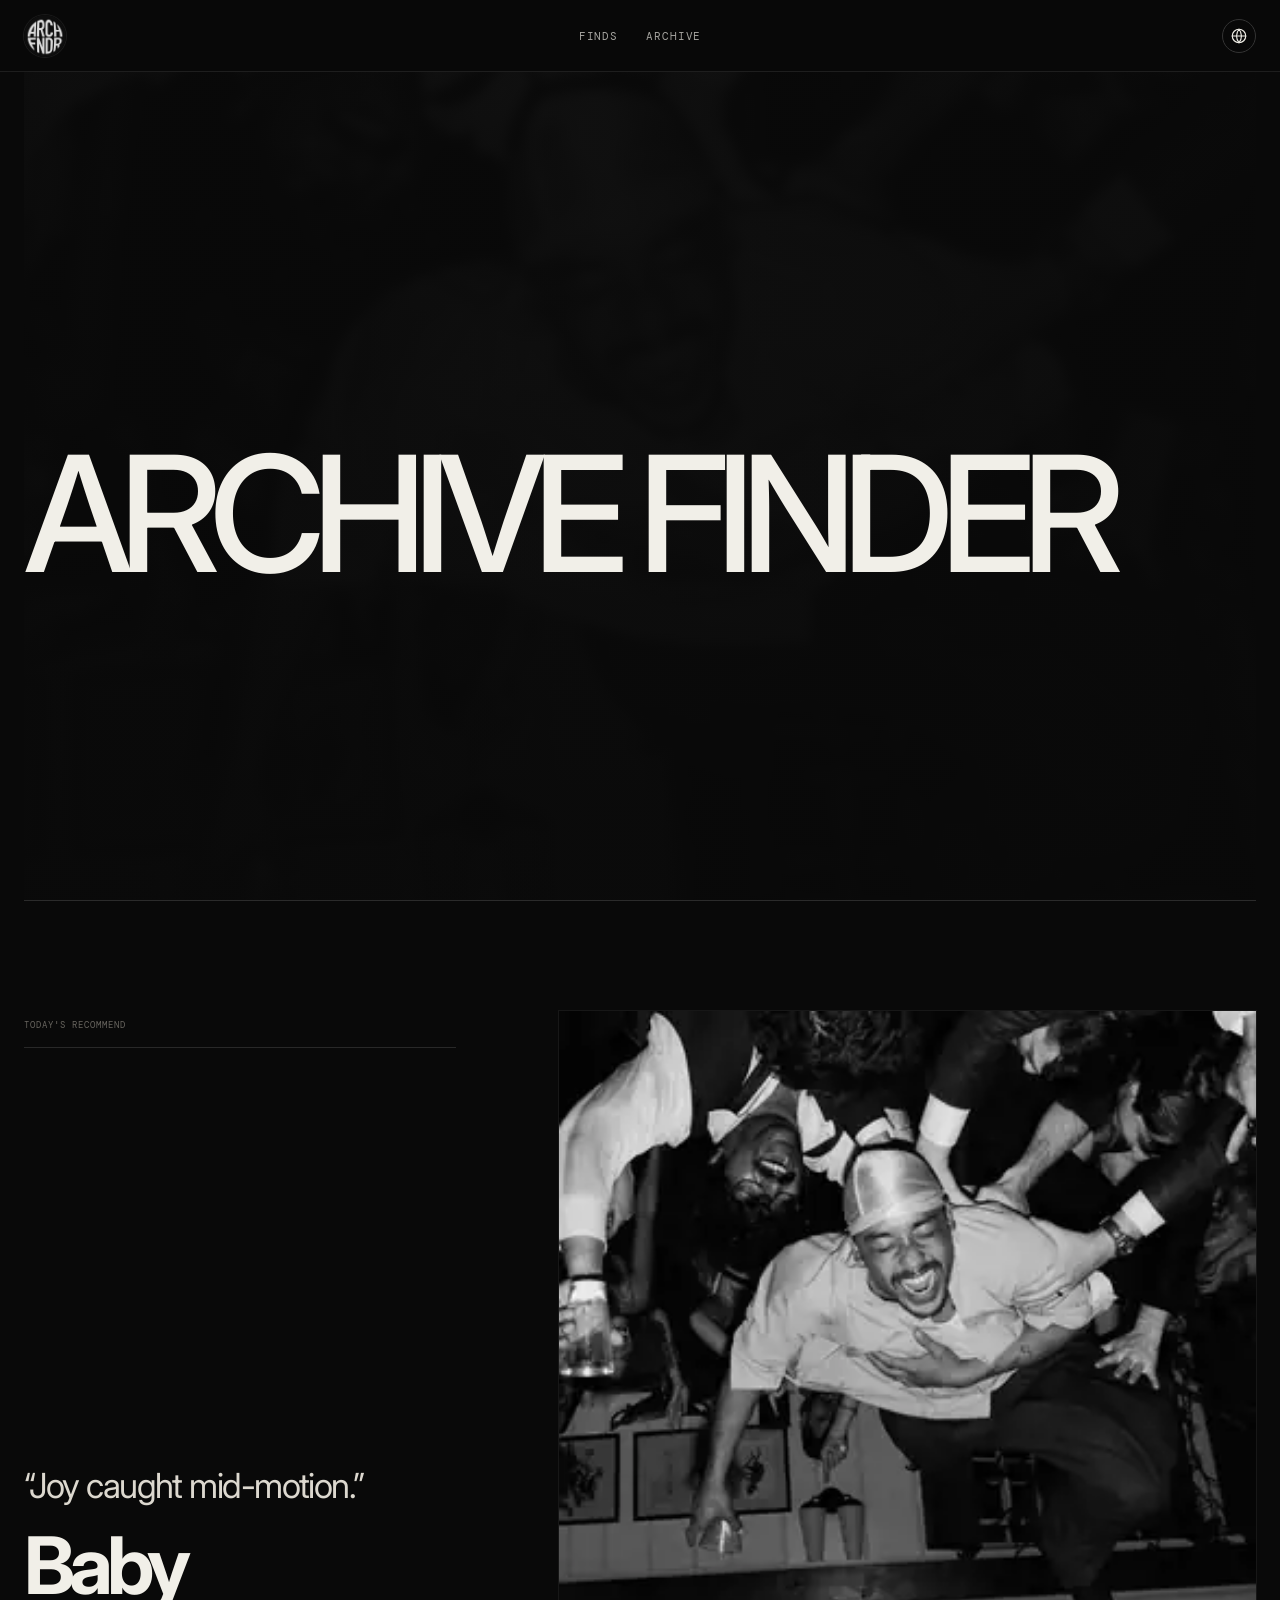
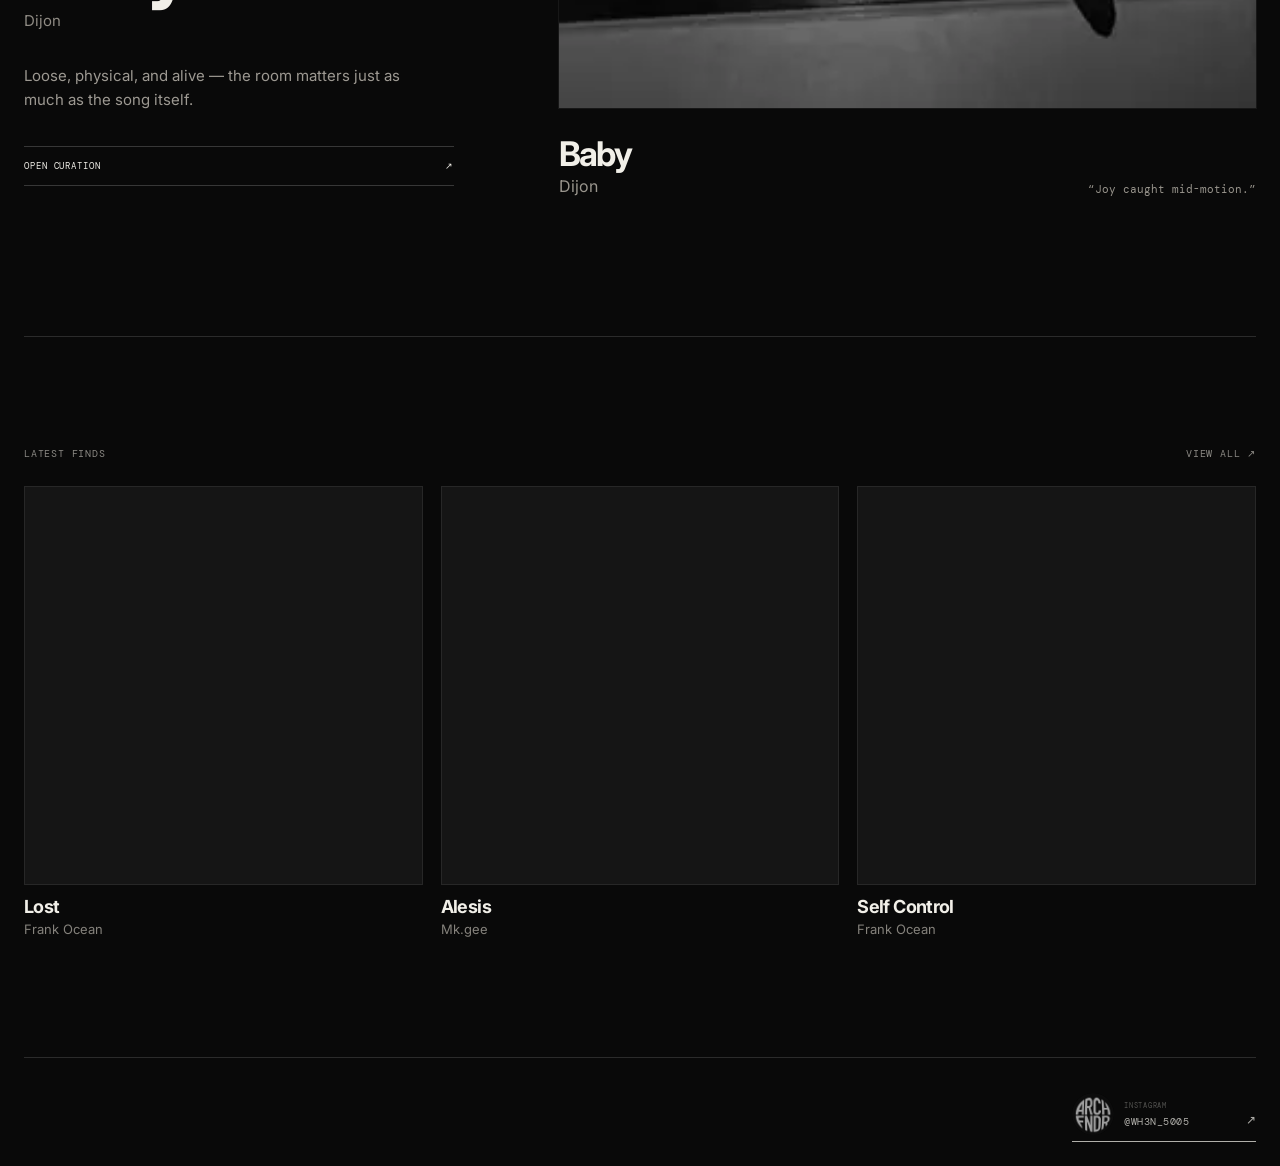
==== index.html @ 66fe2ec0 "Bust songs cache after track cleanup" ====
<!DOCTYPE html>
<html lang="en">
<head>
  <meta charset="UTF-8">
  <meta name="viewport" content="width=device-width, initial-scale=1.0">
  <meta name="theme-color" content="#090909">
  <meta name="description" content="ArchFndr — a personal archive of music worth finding.">
  <title>ArchFndr</title>
  <link rel="canonical" href="https://archfndr.kr/">
  <link rel="icon" href="/favicon.svg" type="image/svg+xml">
  <link rel="preconnect" href="https://fonts.googleapis.com">
  <link rel="preconnect" href="https://fonts.gstatic.com" crossorigin>
  <link href="https://fonts.googleapis.com/css2?family=DM+Mono:wght@300;400;500&family=Inter:wght@400;500;600;700&display=swap" rel="stylesheet">
  <link rel="stylesheet" href="/style.css?v=20260902-1">
  <link rel="stylesheet" href="/home.css?v=20260904-1">
</head>
<body class="page-home" data-page="home">
  <header class="site-header">
    <a class="brand" href="/" aria-label="ArchFndr home"><span class="brand-logo" aria-hidden="true"></span></a>
    <nav class="main-nav" aria-label="Primary navigation">
      <a href="/finds/" data-en="FINDS" data-ko="발견">FINDS</a>
      <a href="/archive/" data-en="ARCHIVE" data-ko="아카이브">ARCHIVE</a>
    </nav>
    <div class="header-actions">
      <button class="lang-toggle" type="button" aria-label="한국어로 보기" title="한국어로 보기"><svg aria-hidden="true" viewBox="0 0 24 24" width="18" height="18" fill="none" stroke="currentColor" stroke-width="1.55" stroke-linecap="round" stroke-linejoin="round"><circle cx="12" cy="12" r="9"></circle><path d="M3 12h18M12 3a14 14 0 0 1 0 18M12 3a14 14 0 0 0 0 18"></path></svg></button>
      <button class="menu-toggle" type="button" aria-label="Open menu">MENU</button>
    </div>
  </header>

  <main>
    <section class="home-hero shell home-identity" id="homeIdentity">
      <div class="identity-lockup">
        <h1 class="identity-meaning" data-en="ARCHIVE FINDER" data-ko="ARCHIVE FINDER">ARCHIVE FINDER</h1>
      </div>
    </section>

    <section class="featured-reveal-section shell reveal-on-scroll" aria-label="Today's recommendation">
      <div class="today-recommend">
        <div class="today-recommend-head">
          <span data-en="TODAY'S RECOMMEND" data-ko="오늘의 추천">TODAY'S RECOMMEND</span>
        </div>
        <div class="today-recommend-copy">
          <p class="today-hook" id="todayHook"></p>
          <h2 id="todayTitle"></h2>
          <p class="today-artist" id="todayArtist"></p>
          <p class="today-intro" id="todayIntro"></p>
          <button class="today-open" id="todayOpen" type="button"><span data-en="OPEN CURATION" data-ko="큐레이션 보기">OPEN CURATION</span><span>↗</span></button>
        </div>
      </div>

      <button class="featured-card featured-card-reveal" id="todayCard" type="button">
        <div class="featured-cover" id="featuredCover"></div>
        <div class="featured-info">
          <div><h2 id="featuredTitle"></h2><p id="featuredArtist"></p></div>
          <p class="featured-note" id="featuredNote"></p>
        </div>
      </button>
    </section>

    <section class="home-preview shell reveal-on-scroll">
      <div class="section-kicker"><span data-en="LATEST FINDS" data-ko="최근 발견">LATEST FINDS</span><a href="/finds/" data-en="VIEW ALL ↗" data-ko="전체 보기 ↗">VIEW ALL ↗</a></div>
      <div class="visual-grid preview-grid" id="homeGrid"></div>
    </section>
  </main>

  <footer class="site-footer shell">
    <div class="footer-row">
      <a class="footer-social" href="https://instagram.com/wh3n_5005" target="_blank" rel="noopener" aria-label="Instagram @wh3n_5005">
        <span class="footer-seal" aria-hidden="true"></span>
        <span class="footer-ig"><small>INSTAGRAM</small><strong>@wh3n_5005</strong><b>↗</b></span>
      </a>
    </div>
  </footer>

  <aside class="track-drawer" id="trackDrawer" aria-hidden="true"><button class="drawer-backdrop" data-close-drawer aria-label="Close"></button><div class="drawer-panel"><button class="drawer-close" data-close-drawer aria-label="Close">×</button><div id="drawerContent"></div></div></aside>
  <script src="/media.js?v=20260901-1"></script>
  <script src="/songs.js?v=20260907-1"></script>
  <script src="/script.js?v=20260905-1"></script>
  <script src="/home.js?v=20260904-1"></script>
  <!-- Cloudflare Web Analytics -->
<script type="module" src="https://static.cloudflareinsights.com/beacon.min.js" data-cf-beacon='{"token":"7898f6d9c7704bf9975dfe0ee84500cc"}'></script>
<!-- End Cloudflare Web Analytics -->
</body>
</html>
---- style.css ----
@font-face{font-family:"ArchFndr Custom";src:url("/assets/fonts/archfndr-hero.woff2") format("woff2");font-style:normal;font-weight:400;font-display:swap}
:root{--bg:#090909;--fg:#f1efe8;--muted:#8e8b84;--line:#2b2b2b;--acid:#dfff4f;--shell:calc(100% - 48px)}
*{box-sizing:border-box}html{scroll-behavior:smooth}body{margin:0;background:var(--bg);color:var(--fg);font-family:Inter,Arial,sans-serif;-webkit-font-smoothing:antialiased}body.drawer-open{overflow:hidden}a{color:inherit;text-decoration:none}button{font:inherit}.shell{width:min(var(--shell),1600px);margin:0 auto}.site-header{height:72px;position:sticky;top:0;z-index:60;display:grid;grid-template-columns:1fr auto 1fr;align-items:center;padding:0 24px;border-bottom:1px solid rgba(255,255,255,.09);background:rgba(9,9,9,.88);backdrop-filter:blur(18px)}.brand{font-size:20px;font-weight:700;letter-spacing:-.055em}.brand span{color:var(--acid)}.main-nav{display:flex;gap:28px;font-family:"DM Mono",monospace;font-size:11px;letter-spacing:.08em}.main-nav a{opacity:.68}.main-nav a:hover,.main-nav a.active{opacity:1}.header-actions{justify-self:end;display:flex;align-items:center;gap:10px}.lang-toggle,.menu-toggle{height:34px;border:1px solid #343434;background:transparent;color:inherit;border-radius:999px;cursor:pointer}.lang-toggle{width:34px;display:grid;place-items:center;padding:0}.lang-toggle:hover,.menu-toggle:hover{border-color:#666}.menu-toggle{display:none;padding:0 12px;font-family:"DM Mono",monospace;font-size:10px}.micro,.section-kicker,.footer-meta,.eyebrow,.archive-number,.tag,.pagination{font-family:"DM Mono",monospace;letter-spacing:.08em;text-transform:uppercase}.home-hero{min-height:calc(100vh - 72px);padding:42px 0 34px;display:grid;grid-template-columns:minmax(0,1.12fr) minmax(360px,.62fr);gap:clamp(36px,7vw,120px);align-items:end}.hero-copy{align-self:stretch;display:flex;flex-direction:column;justify-content:flex-end;padding-bottom:8px}.hero-title{margin:0;display:flex;flex-direction:column;gap:.13em;font-family:"ArchFndr Custom",Inter,Arial,sans-serif;font-weight:400;font-size:clamp(62px,8.7vw,150px);letter-spacing:-.05em}.hero-title>span{display:block;line-height:1.02}.hero-bottom{margin-top:42px;display:flex;align-items:flex-end;justify-content:space-between;gap:30px;max-width:820px}.hero-bottom p{max-width:420px;margin:0;color:#a29f98;line-height:1.55;font-size:15px}.under-link{font-family:"DM Mono",monospace;font-size:10px;border-bottom:1px solid #555;padding-bottom:4px;white-space:nowrap}.featured-card{display:block;width:100%;padding:0;border:0;border-top:1px solid var(--line);background:transparent;color:inherit;text-align:left;cursor:pointer}.featured-cover{aspect-ratio:1;background:#151515 center/cover no-repeat}.featured-info{display:grid;grid-template-columns:1fr 1fr;gap:24px;padding:18px 0 0}.featured-info h2{font-size:34px;letter-spacing:-.05em;margin:7px 0 2px}.featured-info p{margin:0;color:#99958d}.micro{font-size:9px;color:#77746f}.featured-note{align-self:end!important;text-align:right;font-family:"DM Mono",monospace;font-size:11px}.home-preview{padding:130px 0 120px;border-top:1px solid var(--line)}.section-kicker{display:flex;justify-content:space-between;align-items:center;margin-bottom:26px;font-size:10px;color:#8b8984}.visual-grid{display:grid;grid-template-columns:repeat(3,minmax(0,1fr));gap:44px 18px}.visual-card{border:0;padding:0;background:transparent;color:inherit;text-align:left;cursor:pointer;min-width:0}.visual-art{aspect-ratio:1;overflow:hidden;background:#151515 center/cover no-repeat;position:relative}.visual-art::after{content:"";position:absolute;inset:0;border:1px solid rgba(255,255,255,.08);pointer-events:none}.visual-card:hover .visual-art{filter:brightness(.9)}.visual-meta{padding-top:12px;display:grid;grid-template-columns:1fr auto;gap:12px;align-items:start}.visual-meta h3{font-size:18px;line-height:1.12;margin:0 0 4px;letter-spacing:-.035em}.visual-meta p{margin:0;color:#85827c;font-size:13px}.visual-index{font-family:"DM Mono",monospace;font-size:9px;color:#696760;padding-top:3px}.tone-sand{background:linear-gradient(145deg,#85624b 0 30%,#d8bb8a 31% 56%,#442c28 57% 100%)}.tone-violet{background:radial-gradient(circle at 67% 36%,#e6b9ff 0 7%,transparent 7.5%),linear-gradient(140deg,#251426,#643f75 44%,#151515 45% 74%,#7e586f 75%)}.tone-blue{background:linear-gradient(155deg,#aecad8,#2a5267 44%,#111 45% 67%,#7ea1b2 68%)}.tone-green{background:radial-gradient(circle at 34% 30%,#d4eaa5 0 11%,transparent 12%),linear-gradient(145deg,#355b41,#111 50%,#9aaa77 51% 67%,#283a2e 68%)}.tone-orange{background:linear-gradient(140deg,#f27722 0 52%,#352017 53% 66%,#db9a69 67%)}.tone-grey{background:linear-gradient(135deg,#d5d5cf 0 48%,#73736d 49% 51%,#161616 52%)}
.page-shell{padding:56px 0 120px;min-height:calc(100vh - 72px)}.page-intro{display:grid;grid-template-columns:.55fr 1.45fr;gap:30px;align-items:end;padding-bottom:34px;border-bottom:1px solid var(--line);margin-bottom:34px}.page-intro .eyebrow{font-size:10px;color:#777}.page-intro h1{margin:0;font-size:clamp(58px,8vw,138px);line-height:.84;letter-spacing:-.075em;font-weight:600}.page-intro p{margin:14px 0 0;color:#8d8983;max-width:560px;line-height:1.5}.pagination{display:flex;justify-content:center;align-items:center;gap:7px;margin-top:58px;font-size:10px}.pagination button{border:1px solid #353535;color:#aaa;background:transparent;border-radius:99px;min-width:34px;height:34px;cursor:pointer}.pagination button.active,.pagination button:hover{background:var(--fg);color:var(--bg);border-color:var(--fg)}.pagination button:disabled{opacity:.25;cursor:default}
.site-footer{padding:30px 0 24px;border-top:1px solid var(--line)}.footer-mark{font-size:clamp(64px,14vw,220px);font-weight:700;line-height:.78;letter-spacing:-.085em;overflow:hidden}.footer-meta{display:flex;justify-content:space-between;margin-top:24px;font-size:9px;color:#74726d}
.track-drawer{position:fixed;inset:0;z-index:100;pointer-events:none;visibility:hidden}.track-drawer.open{pointer-events:auto;visibility:visible}.drawer-backdrop{position:absolute;inset:0;border:0;background:rgba(0,0,0,.58);opacity:0;transition:opacity .28s;cursor:default}.track-drawer.open .drawer-backdrop{opacity:1}.drawer-panel{position:absolute;right:0;top:0;height:100%;width:min(520px,92vw);background:#f0eee7;color:#111;transform:translateX(100%);transition:transform .34s cubic-bezier(.2,.7,.2,1);overflow:auto;padding:18px 22px 34px}.track-drawer.open .drawer-panel{transform:translateX(0)}.drawer-close{margin-left:auto;display:block;width:36px;height:36px;border:1px solid #bbb;border-radius:50%;background:transparent;font-size:22px;cursor:pointer}.drawer-cover{aspect-ratio:1;margin:44px 0 24px;background:#ccc center/cover no-repeat}.drawer-kicker{font-family:"DM Mono",monospace;font-size:9px;letter-spacing:.09em;color:#65635e}.drawer-title{font-size:48px;line-height:.92;letter-spacing:-.06em;margin:10px 0 4px}.drawer-artist{font-size:15px;margin:0;color:#5e5d58}.drawer-tags{display:flex;gap:6px;flex-wrap:wrap;margin:22px 0}.drawer-tags .tag{border:1px solid #999;border-radius:999px;padding:6px 9px;font-size:9px}.drawer-quote{font-size:25px;line-height:1.18;letter-spacing:-.035em;margin:32px 0 16px}.drawer-description{font-size:15px;line-height:1.6;color:#56534e}.drawer-links{display:grid;grid-template-columns:1fr;gap:7px;margin-top:34px}.drawer-links a{border-top:1px solid #aaa;padding:13px 0;display:flex;justify-content:space-between;font-family:"DM Mono",monospace;font-size:10px}.drawer-links a:last-child{border-bottom:1px solid #aaa}
.page-archive{--bg:#b3b3b3;--fg:#101010;--muted:#4a4a4a;--line:#7c7c7c;background:#b3b3b3;color:#101010}.page-archive .site-header{background:rgba(179,179,179,.9);border-color:rgba(0,0,0,.17)}.page-archive .brand span{color:#101010}.page-archive .lang-toggle,.page-archive .menu-toggle{border-color:#777}.archive-page{padding:42px 0 100px}.archive-head{display:flex;justify-content:space-between;align-items:end;padding-bottom:22px;border-bottom:1px solid #777}.archive-head h1{margin:0;font-size:clamp(54px,7vw,112px);letter-spacing:-.075em;line-height:.85}.archive-head p{margin:0;font-family:"DM Mono",monospace;font-size:9px;letter-spacing:.08em}.archive-list{border-bottom:1px solid #777}.archive-row{width:100%;display:grid;grid-template-columns:130px minmax(280px,1.4fr) 1fr 44px;gap:18px;align-items:center;padding:15px 2px;border:0;border-top:1px solid #777;background:transparent;color:inherit;text-align:left;cursor:pointer}.archive-row:first-child{border-top:0}.archive-row:hover{background:rgba(255,255,255,.16)}.archive-number{font-size:10px;letter-spacing:.12em}.archive-title{font-size:22px;font-weight:700;letter-spacing:-.045em}.archive-title small{display:block;margin-top:2px;font-size:11px;font-weight:400;color:#444;letter-spacing:0}.archive-tags{display:flex;gap:6px;flex-wrap:wrap}.archive-tags .tag{font-size:9px;padding:5px 9px;border:1px solid #666;border-radius:999px}.archive-arrow{font-size:21px;text-align:right}.page-archive .pagination button{border-color:#747474;color:#222}.page-archive .pagination button.active,.page-archive .pagination button:hover{background:#111;color:#eee;border-color:#111}.page-archive .site-footer{border-color:#777}.page-archive .footer-meta{color:#4e4e4e}
.about-layout{display:grid;grid-template-columns:1fr 1fr;gap:9vw;padding:80px 0 150px}.about-layout h1{font-size:clamp(64px,8vw,132px);line-height:.86;letter-spacing:-.075em;margin:0}.about-text{padding-top:12px}.about-text p{font-size:clamp(22px,2.5vw,36px);line-height:1.3;letter-spacing:-.04em;color:#aaa69f;margin:0 0 30px}.about-note{font-family:"DM Mono",monospace!important;font-size:10px!important;letter-spacing:.08em!important;line-height:1.6!important;color:#686660!important}
@media(max-width:1000px){.home-hero{grid-template-columns:1fr;min-height:auto}.featured-card{max-width:680px;margin:40px 0 0 auto}.visual-grid{grid-template-columns:repeat(2,1fr)}.page-intro{grid-template-columns:1fr}.about-layout{grid-template-columns:1fr;gap:50px}.archive-row{grid-template-columns:90px minmax(200px,1fr) .9fr 28px}}
@media(max-width:700px){:root{--shell:calc(100% - 30px)}.site-header{height:62px;grid-template-columns:1fr auto;padding:0 15px}.main-nav{display:none;position:absolute;left:0;right:0;top:62px;padding:20px 15px 24px;background:var(--bg);border-bottom:1px solid var(--line);flex-direction:column}.main-nav.open{display:flex}.menu-toggle{display:block}.home-hero{padding-top:30px;min-height:calc(100svh - 62px)}.hero-title{font-size:16vw;gap:.18em}.hero-title>span{line-height:1.02}.hero-bottom{align-items:flex-start;flex-direction:column;margin-top:34px}.featured-info{grid-template-columns:1fr}.featured-note{text-align:left}.home-preview{padding:90px 0 90px}.visual-grid{grid-template-columns:1fr;gap:38px}.page-shell{padding-top:38px}.page-intro h1{font-size:18vw}.archive-page{padding-top:32px}.archive-head{align-items:flex-start;flex-direction:column;gap:18px}.archive-row{grid-template-columns:54px 1fr 26px;padding:16px 0}.archive-tags{display:none}.archive-title{font-size:18px}.about-layout{padding-top:60px}.footer-mark{font-size:20vw}.drawer-panel{padding-left:16px;padding-right:16px}}

/* 2026-09-02 identity update */
.brand{width:46px;height:46px;display:flex;align-items:center;justify-content:flex-start;font-size:0;letter-spacing:0}
.brand-logo{display:block;width:42px;height:42px;border-radius:50%;overflow:hidden;background:#050505;box-shadow:0 0 0 1px rgba(255,255,255,.08)}
.brand-logo img{display:block;width:100%;height:100%;object-fit:cover;border-radius:50%}
.page-archive .brand-logo{box-shadow:0 0 0 1px rgba(0,0,0,.22)}
.hero-definition{justify-content:flex-end}
.hero-definition-kicker{max-width:820px;padding:0 0 14px;border-bottom:1px solid #383838;display:flex;align-items:center;justify-content:space-between;gap:24px;font-family:"DM Mono",monospace;font-size:10px;letter-spacing:.09em;color:#7f7c76}
.hero-definition-kicker span:last-child{color:#aaa69f}
.hero-definition-title{max-width:900px;margin:25px 0 0;font-family:Inter,Arial,sans-serif;font-size:clamp(58px,7.35vw,126px);font-weight:500;line-height:.94;letter-spacing:-.072em;text-wrap:balance}
.hero-definition .hero-bottom{max-width:820px;margin-top:46px}
@media(max-width:700px){.brand{width:40px;height:40px}.brand-logo{width:38px;height:38px}.hero-definition-kicker{align-items:flex-start;flex-direction:column;gap:5px;padding-bottom:11px;font-size:9px}.hero-definition-title{font-size:clamp(48px,13.4vw,78px);line-height:.97;letter-spacing:-.065em;margin-top:20px}.hero-definition .hero-bottom{margin-top:30px}}
---- home.css ----
.page-home .home-hero.home-identity{position:relative;isolation:isolate;min-height:calc(100svh - 72px);padding:54px 0 34px;display:flex;flex-direction:column;justify-content:center;align-items:stretch;overflow:hidden}
.page-home .home-hero.home-identity::before{content:"";position:absolute;inset:-6%;z-index:-2;background-image:var(--hero-bg);background-size:cover;background-position:center 42%;filter:grayscale(1) blur(5px);transform:scale(1.045);opacity:.16}
.page-home .home-hero.home-identity::after{content:"";position:absolute;inset:0;z-index:-1;background:linear-gradient(90deg,rgba(9,9,9,.82) 0%,rgba(9,9,9,.7) 42%,rgba(9,9,9,.8) 100%),linear-gradient(180deg,rgba(9,9,9,.28),rgba(9,9,9,.62))}
.identity-lockup{position:relative;z-index:1;margin:auto 0;padding:4vh 0 0}
.identity-meaning{margin:0;max-width:1400px;font-size:clamp(82px,12.6vw,220px);font-weight:500;line-height:.82;letter-spacing:-.085em;text-transform:uppercase;text-wrap:balance}
.featured-reveal-section{min-height:100svh;padding:110px 0 140px;display:grid;grid-template-columns:minmax(280px,.62fr) minmax(0,1fr);gap:clamp(44px,8vw,140px);align-items:center;border-top:1px solid var(--line)}
.today-recommend{align-self:stretch;display:flex;flex-direction:column;justify-content:space-between;padding:8px 0 10px;min-height:560px}
.today-recommend-head{display:flex;justify-content:space-between;gap:18px;padding-bottom:16px;border-bottom:1px solid #282828;font-family:"DM Mono",monospace;font-size:9px;letter-spacing:.11em;color:#68655f;text-transform:uppercase}
.today-recommend-copy{max-width:430px;padding-top:40px}
.today-hook{margin:0 0 28px;font-size:clamp(26px,2.7vw,46px);line-height:1.04;letter-spacing:-.045em;color:#dcd8cf}
.today-recommend-copy h2{margin:0;font-size:clamp(58px,6.2vw,106px);line-height:.88;letter-spacing:-.075em}
.today-artist{margin:10px 0 0;font-size:15px;color:#8f8b84}
.today-intro{margin:34px 0 0;max-width:390px;font-size:15px;line-height:1.6;color:#9d9992}
.today-open{margin-top:34px;width:100%;display:flex;align-items:center;justify-content:space-between;padding:13px 0;border:0;border-top:1px solid #373737;border-bottom:1px solid #373737;background:transparent;color:inherit;font-family:"DM Mono",monospace;font-size:9px;letter-spacing:.1em;cursor:pointer;text-align:left}
.today-open:hover{color:#fff}
.featured-card-reveal{max-width:760px;justify-self:end;border-top:0}
.featured-card-reveal .featured-cover{box-shadow:0 0 0 1px rgba(255,255,255,.06)}
.reveal-on-scroll{opacity:0;transform:translateY(64px);transition:opacity .8s cubic-bezier(.2,.7,.2,1),transform .95s cubic-bezier(.2,.7,.2,1)}
.reveal-on-scroll.is-visible{opacity:1;transform:translateY(0)}
.page-home .home-preview{padding-top:110px}
@media(max-width:1000px){.identity-meaning{font-size:clamp(74px,13.5vw,150px)}.featured-reveal-section{grid-template-columns:1fr;gap:54px;min-height:auto}.today-recommend{min-height:auto}.today-recommend-copy{max-width:620px}.featured-card-reveal{width:min(100%,720px);justify-self:end}}
@media(max-width:700px){.page-home .home-hero.home-identity{min-height:calc(100svh - 62px);padding:38px 0 24px}.page-home .home-hero.home-identity::before{inset:-10%;background-position:center 35%;opacity:.14;filter:grayscale(1) blur(4px)}.identity-lockup{padding-top:0}.identity-meaning{font-size:clamp(64px,22vw,112px);line-height:.86;letter-spacing:-.078em;overflow-wrap:anywhere}.featured-reveal-section{padding:78px 0 100px;gap:34px}.today-recommend{padding:0;min-height:auto}.today-recommend-head{font-size:8px;padding-bottom:12px}.today-recommend-copy{padding-top:28px}.today-hook{font-size:30px;margin-bottom:20px}.today-recommend-copy h2{font-size:17vw}.today-intro{margin-top:24px}.today-open{margin-top:26px}.featured-card-reveal{max-width:none;margin:0}.featured-card-reveal .featured-info{grid-template-columns:1fr}.featured-card-reveal .featured-note{text-align:left}.reveal-on-scroll{transform:translateY(42px)}.page-home .home-preview{padding-top:90px}}
@media(prefers-reduced-motion:reduce){.reveal-on-scroll{opacity:1;transform:none;transition:none}}
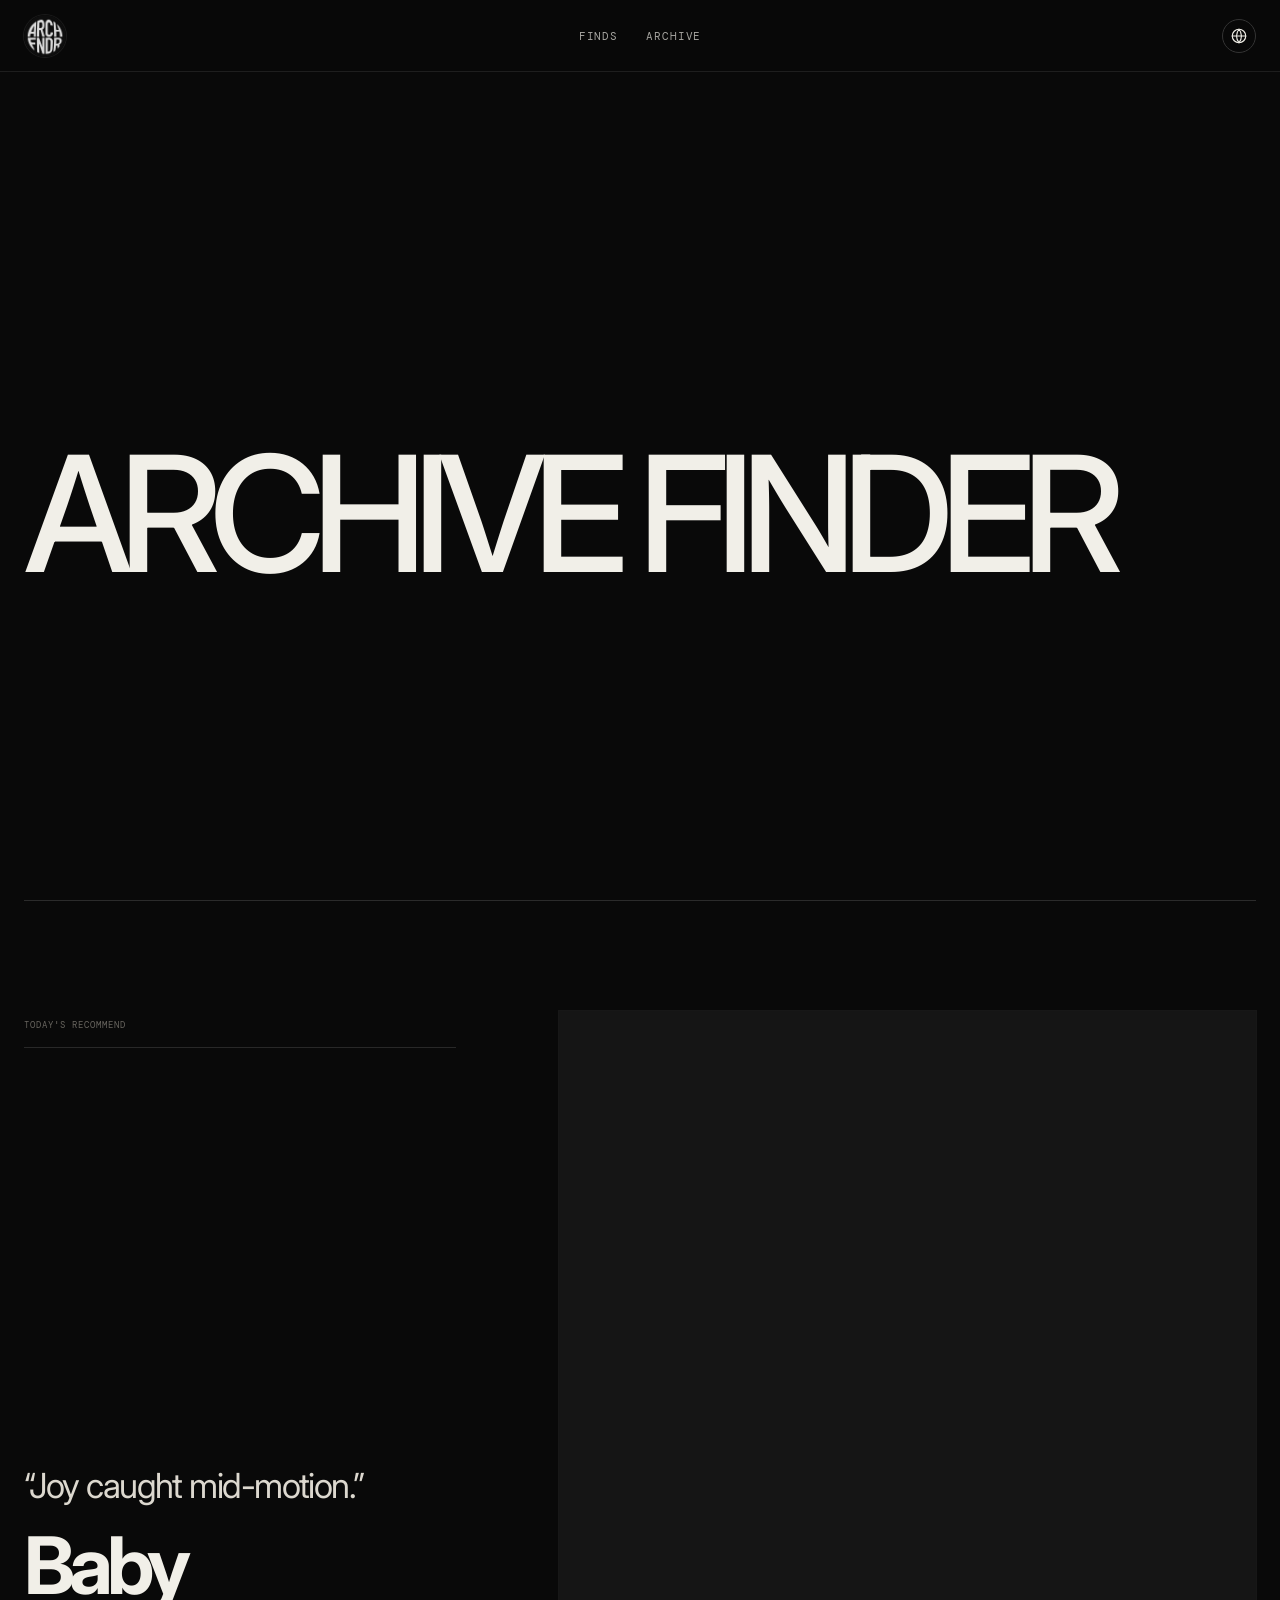
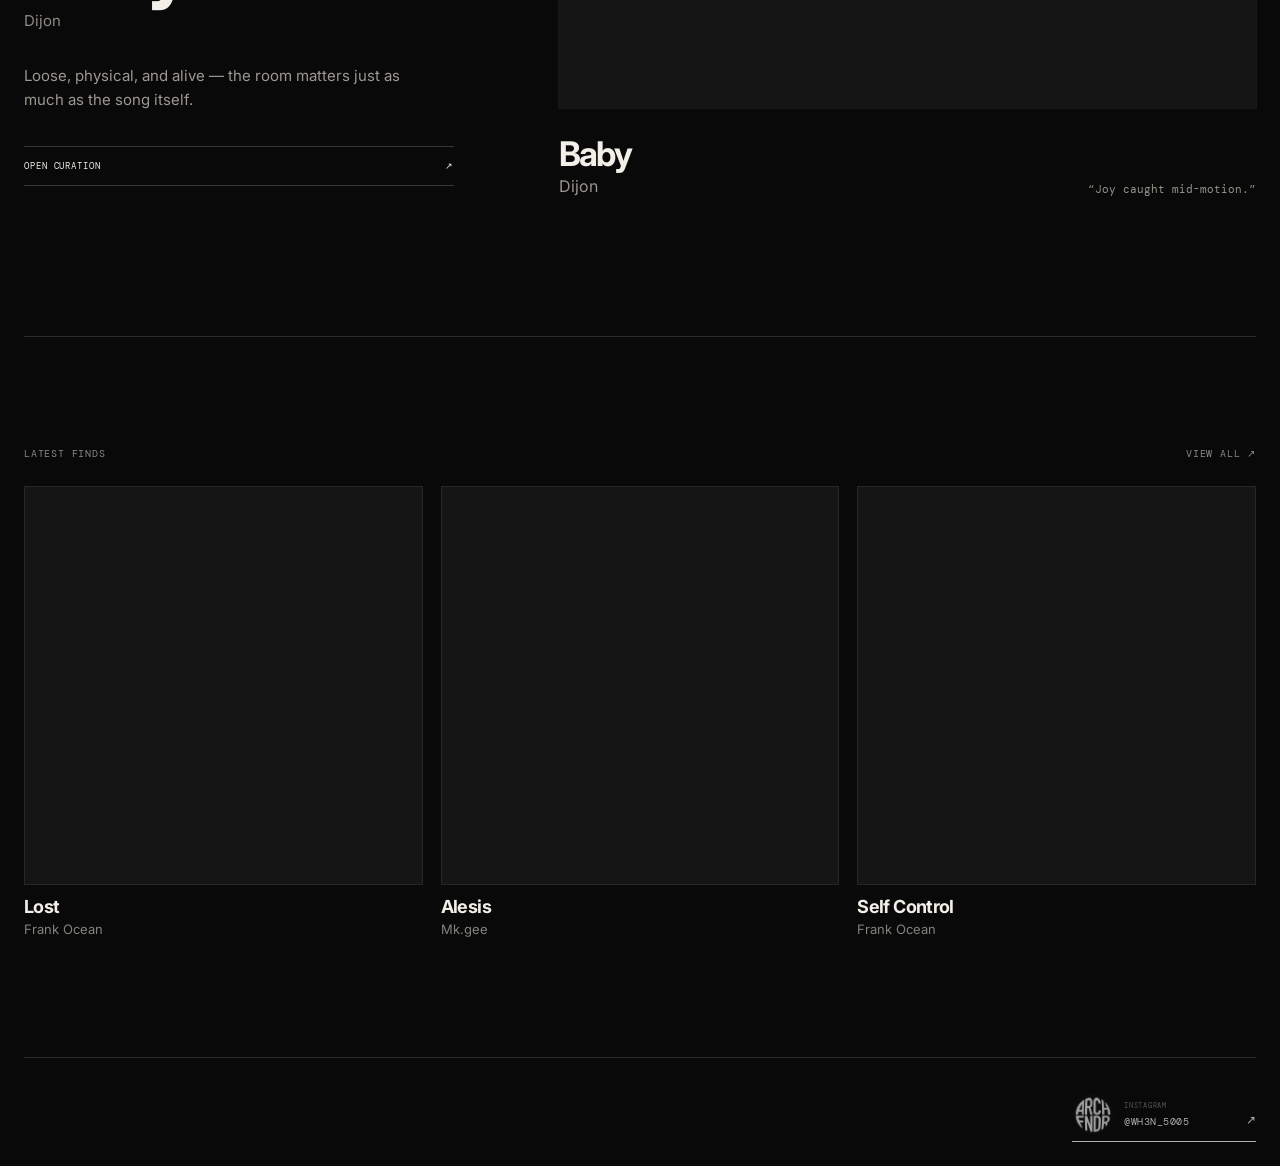
==== commit 5bdc62dd: "Load updated Dijon Baby cover" ====
--- a/index.html
+++ b/index.html
@@ -74,6 +74,7 @@
 
   <aside class="track-drawer" id="trackDrawer" aria-hidden="true"><button class="drawer-backdrop" data-close-drawer aria-label="Close"></button><div class="drawer-panel"><button class="drawer-close" data-close-drawer aria-label="Close">×</button><div id="drawerContent"></div></div></aside>
   <script src="/media.js?v=20260901-1"></script>
+  <script src="/baby-cover.js?v=20260907-1"></script>
   <script src="/songs.js?v=20260907-1"></script>
   <script src="/script.js?v=20260905-1"></script>
   <script src="/home.js?v=20260904-1"></script>
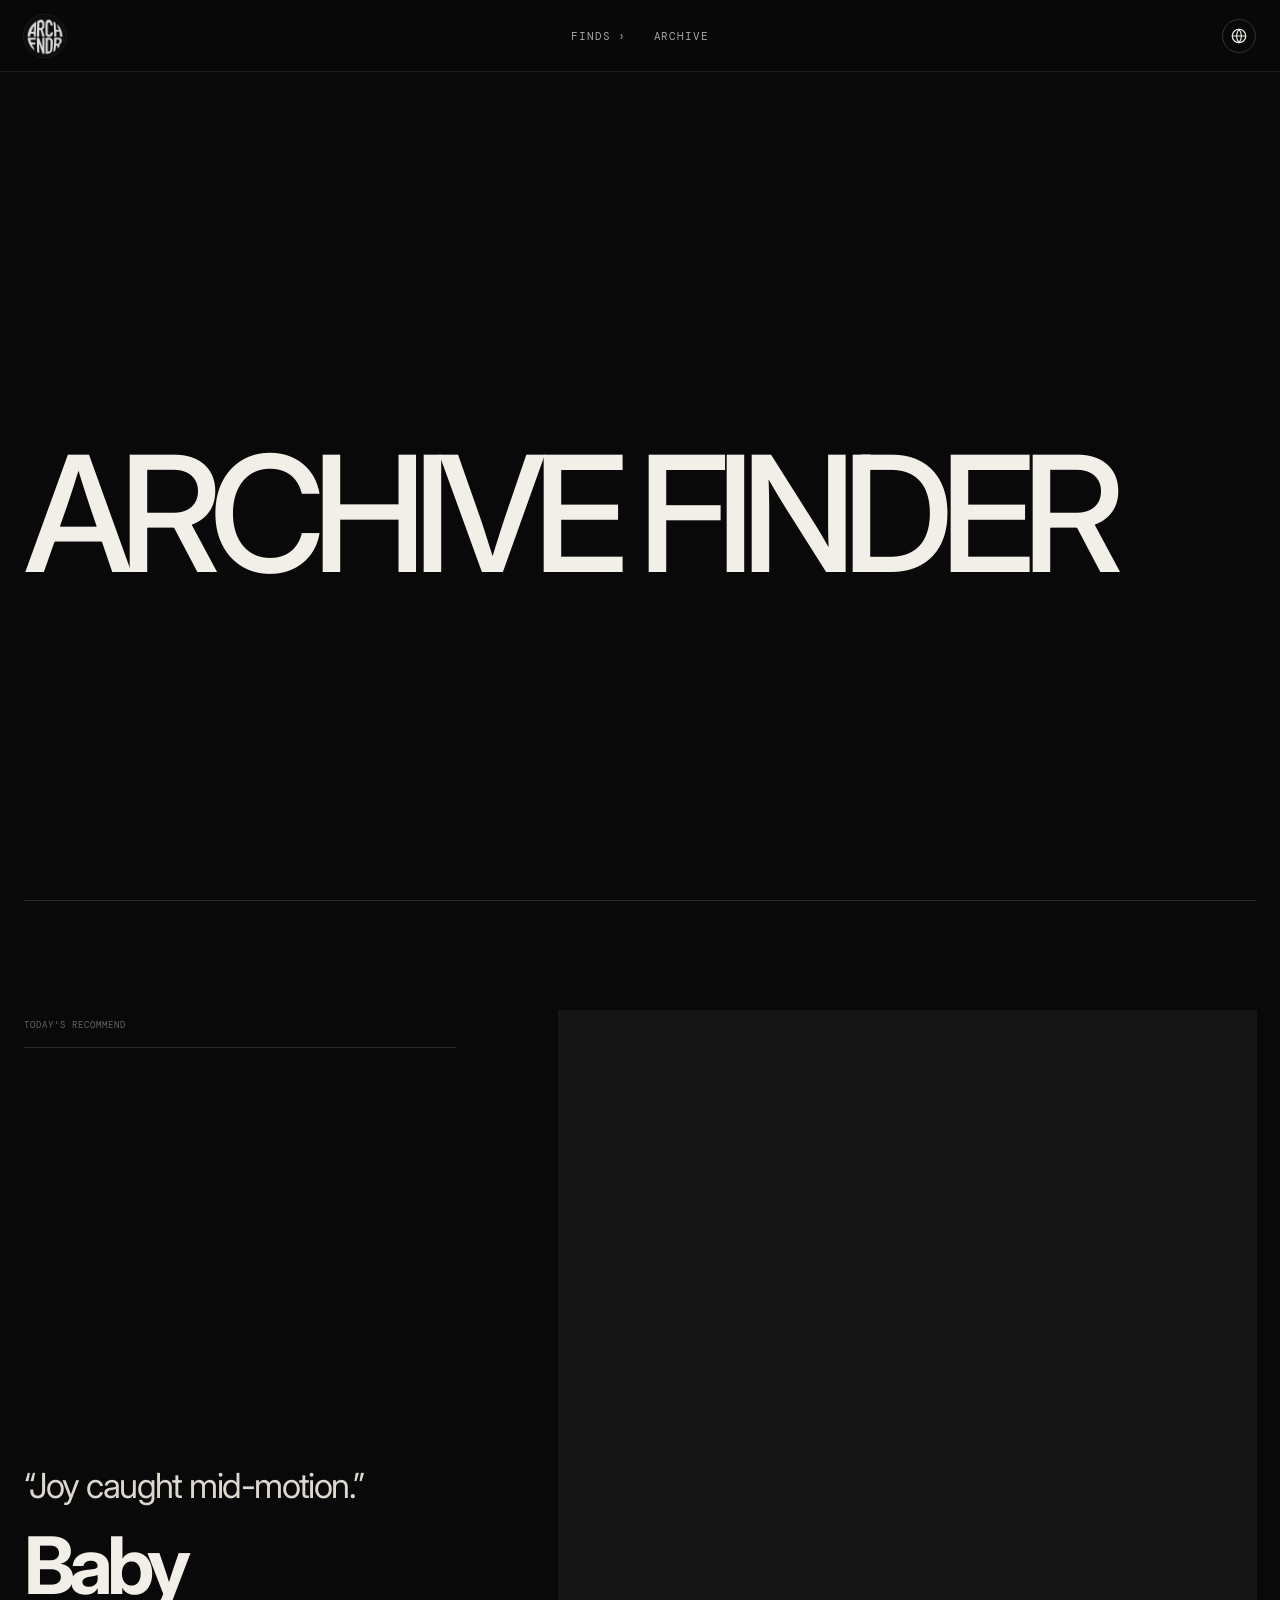
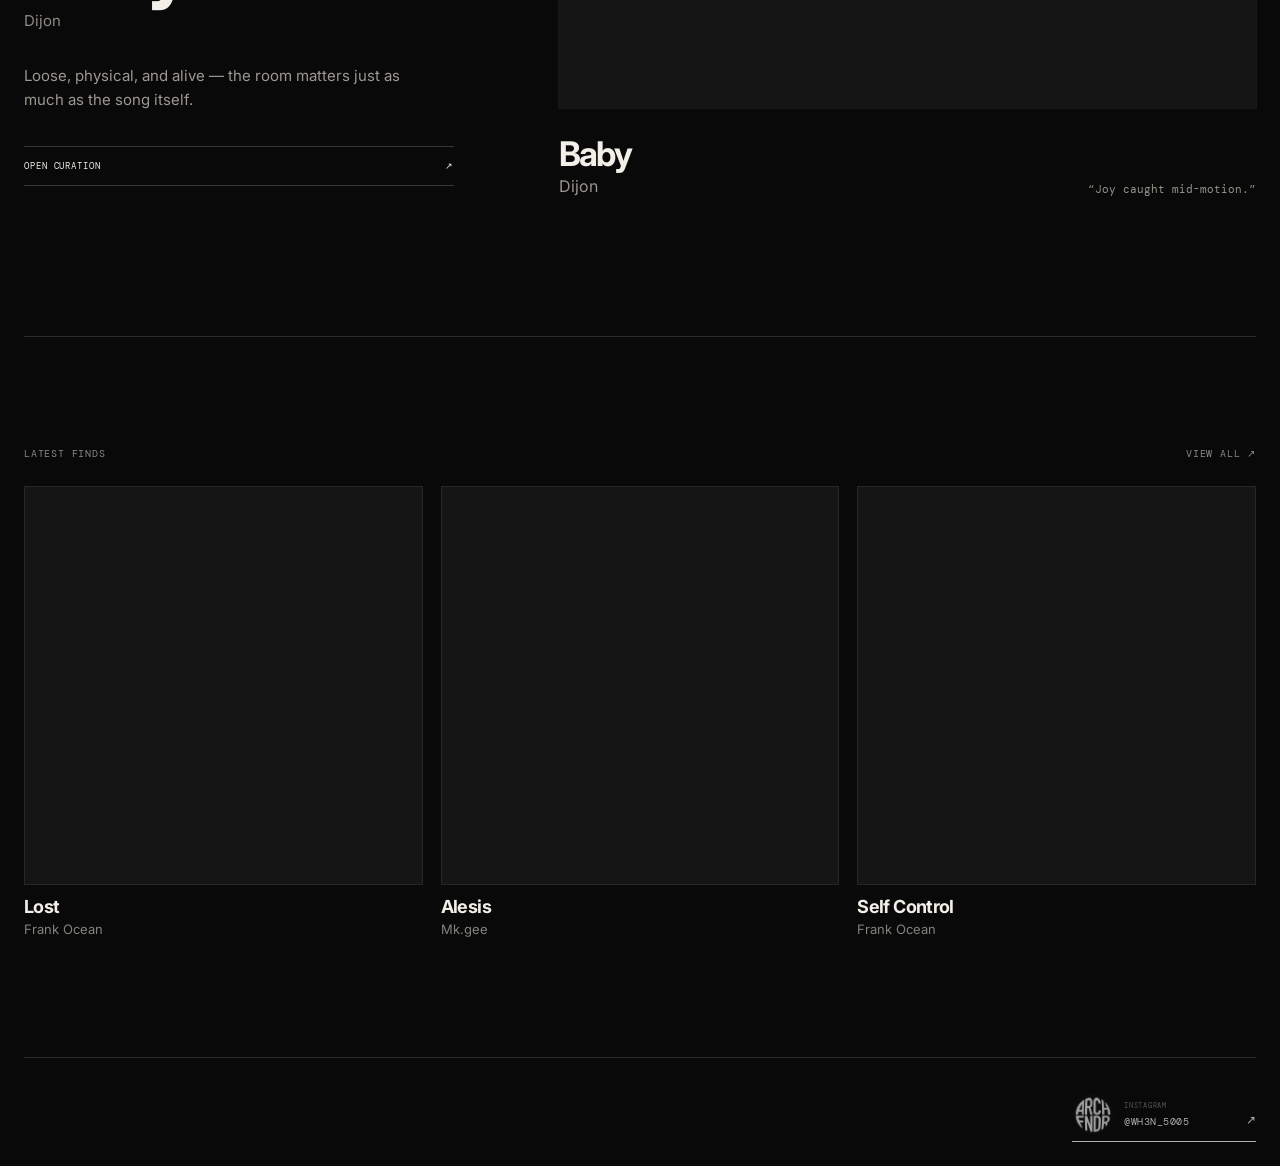
==== commit 92c1fea9: "Add Finds Song/Artist branch navigation to home" ====
--- a/index.html
+++ b/index.html
@@ -13,12 +13,19 @@
   <link href="https://fonts.googleapis.com/css2?family=DM+Mono:wght@300;400;500&family=Inter:wght@400;500;600;700&display=swap" rel="stylesheet">
   <link rel="stylesheet" href="/style.css?v=20260902-1">
   <link rel="stylesheet" href="/home.css?v=20260904-1">
+  <link rel="stylesheet" href="/nav.css?v=20260907-1">
 </head>
 <body class="page-home" data-page="home">
   <header class="site-header">
     <a class="brand" href="/" aria-label="ArchFndr home"><span class="brand-logo" aria-hidden="true"></span></a>
     <nav class="main-nav" aria-label="Primary navigation">
-      <a href="/finds/" data-en="FINDS" data-ko="발견">FINDS</a>
+      <div class="nav-branch">
+        <button class="nav-branch-toggle" type="button" aria-expanded="false" aria-controls="findsSubmenu"><span data-en="FINDS" data-ko="발견">FINDS</span><span class="nav-branch-chevron" aria-hidden="true">›</span></button>
+        <div class="nav-submenu" id="findsSubmenu">
+          <a href="/finds/song/" data-en="SONG" data-ko="노래">SONG</a>
+          <a href="/finds/artist/" data-en="ARTIST" data-ko="아티스트">ARTIST</a>
+        </div>
+      </div>
       <a href="/archive/" data-en="ARCHIVE" data-ko="아카이브">ARCHIVE</a>
     </nav>
     <div class="header-actions">
@@ -58,7 +65,7 @@
     </section>
 
     <section class="home-preview shell reveal-on-scroll">
-      <div class="section-kicker"><span data-en="LATEST FINDS" data-ko="최근 발견">LATEST FINDS</span><a href="/finds/" data-en="VIEW ALL ↗" data-ko="전체 보기 ↗">VIEW ALL ↗</a></div>
+      <div class="section-kicker"><span data-en="LATEST FINDS" data-ko="최근 발견">LATEST FINDS</span><a href="/finds/song/" data-en="VIEW ALL ↗" data-ko="전체 보기 ↗">VIEW ALL ↗</a></div>
       <div class="visual-grid preview-grid" id="homeGrid"></div>
     </section>
   </main>
@@ -77,6 +84,7 @@
   <script src="/baby-cover.js?v=20260907-1"></script>
   <script src="/songs.js?v=20260907-1"></script>
   <script src="/script.js?v=20260905-1"></script>
+  <script src="/nav.js?v=20260907-1"></script>
   <script src="/home.js?v=20260904-1"></script>
   <!-- Cloudflare Web Analytics -->
 <script type="module" src="https://static.cloudflareinsights.com/beacon.min.js" data-cf-beacon='{"token":"7898f6d9c7704bf9975dfe0ee84500cc"}'></script>
--- a/nav.css
+++ b/nav.css
@@ -0,0 +1,55 @@
+/* Finds branch navigation + scalable artist index + smoother curation drawer */
+.nav-branch{position:relative;display:flex;align-items:center}
+.nav-branch-toggle{display:flex;align-items:center;gap:7px;padding:0;border:0;background:transparent;color:inherit;font-family:"DM Mono",monospace;font-size:11px;letter-spacing:.08em;cursor:pointer;opacity:.68}
+.nav-branch-toggle:hover,.nav-branch-toggle.active,.nav-branch.open .nav-branch-toggle{opacity:1}
+.nav-branch-chevron{display:inline-block;font-size:12px;line-height:1;transition:transform .28s cubic-bezier(.22,1,.36,1)}
+.nav-branch.open .nav-branch-chevron{transform:rotate(90deg)}
+.nav-submenu{position:absolute;top:calc(100% + 25px);left:-18px;min-width:150px;padding:13px 14px 13px 29px;border:1px solid rgba(255,255,255,.1);background:rgba(9,9,9,.96);backdrop-filter:blur(18px);opacity:0;visibility:hidden;pointer-events:none;transform:translateY(-7px);transition:opacity .24s ease,transform .32s cubic-bezier(.22,1,.36,1),visibility 0s linear .32s}
+.nav-submenu::before{content:"";position:absolute;left:17px;top:12px;bottom:12px;width:1px;background:rgba(255,255,255,.17)}
+.nav-branch.open .nav-submenu{opacity:1;visibility:visible;pointer-events:auto;transform:translateY(0);transition-delay:0s}
+.nav-submenu a{display:block;padding:8px 0;font-size:10px;white-space:nowrap;opacity:.58}
+.nav-submenu a:hover,.nav-submenu a.active{opacity:1}
+.page-archive .nav-submenu{background:rgba(179,179,179,.97);border-color:rgba(0,0,0,.18)}
+.page-archive .nav-submenu::before{background:rgba(0,0,0,.24)}
+
+/* ARTIST -> ALBUMS / SONGS branch */
+.artist-index{border-top:1px solid var(--line)}
+.artist-node{border-bottom:1px solid var(--line)}
+.artist-toggle{width:100%;display:grid;grid-template-columns:minmax(0,1fr) auto 26px;gap:22px;align-items:center;padding:20px 2px;border:0;background:transparent;color:inherit;text-align:left;cursor:pointer}
+.artist-toggle:hover{background:rgba(255,255,255,.025)}
+.artist-name{font-size:clamp(22px,2.4vw,36px);font-weight:600;letter-spacing:-.045em}
+.artist-count{font-family:"DM Mono",monospace;font-size:9px;letter-spacing:.08em;color:var(--muted);text-transform:uppercase}
+.artist-arrow{font-size:18px;text-align:right;transition:transform .32s cubic-bezier(.22,1,.36,1)}
+.artist-node.open .artist-arrow{transform:rotate(90deg)}
+.artist-children{display:grid;grid-template-rows:0fr;opacity:.55;transition:grid-template-rows .42s cubic-bezier(.22,1,.36,1),opacity .28s ease}
+.artist-node.open .artist-children{grid-template-rows:1fr;opacity:1}
+.artist-children-inner{overflow:hidden}
+.artist-tree{margin:0 0 24px 22px;padding:3px 0 3px 25px;border-left:1px solid var(--line);display:grid;grid-template-columns:1fr 1.45fr;gap:28px}
+.artist-tree-label{margin:0 0 12px;font-family:"DM Mono",monospace;font-size:9px;letter-spacing:.09em;color:var(--muted)}
+.artist-album-list,.artist-song-list{display:flex;flex-direction:column;gap:0}
+.artist-album{padding:8px 0;border-top:1px solid rgba(255,255,255,.07);font-size:13px;color:#a7a39b}
+.artist-song{width:100%;display:flex;justify-content:space-between;gap:16px;padding:8px 0;border:0;border-top:1px solid rgba(255,255,255,.07);background:transparent;color:inherit;text-align:left;cursor:pointer;font-size:13px}
+.artist-song:hover{opacity:.66}
+.artist-song small{font-family:"DM Mono",monospace;font-size:9px;color:var(--muted);white-space:nowrap}
+.artist-empty{padding:8px 0;color:var(--muted);font-size:12px}
+
+/* Smoother curation drawer: transform + opacity only, so the cost stays low. */
+.track-drawer{visibility:hidden;transition:visibility 0s linear .62s}
+.track-drawer.open{visibility:visible;transition-delay:0s}
+.drawer-backdrop{transition:opacity .46s ease!important}
+.drawer-panel{transform:translate3d(102%,0,0)!important;transition:transform .58s cubic-bezier(.22,1,.36,1)!important;will-change:transform;box-shadow:-20px 0 50px rgba(0,0,0,0)}
+.track-drawer.open .drawer-panel{transform:translate3d(0,0,0)!important;box-shadow:-20px 0 50px rgba(0,0,0,.18)}
+#drawerContent{opacity:0;transform:translateY(10px);transition:opacity .28s ease,transform .42s cubic-bezier(.22,1,.36,1)}
+.track-drawer.open #drawerContent{opacity:1;transform:translateY(0);transition-delay:.12s}
+
+@media(max-width:700px){
+  .main-nav .nav-branch{display:block}
+  .nav-branch-toggle{width:100%;justify-content:space-between;font-size:11px}
+  .nav-submenu{position:relative;top:auto;left:auto;min-width:0;margin-top:0;padding:0 0 0 22px;border:0;background:transparent!important;backdrop-filter:none;max-height:0;overflow:hidden;opacity:0;visibility:visible;transform:none;transition:max-height .36s cubic-bezier(.22,1,.36,1),opacity .24s ease,padding .36s cubic-bezier(.22,1,.36,1)}
+  .nav-submenu::before{left:8px;top:5px;bottom:5px}
+  .nav-branch.open .nav-submenu{max-height:110px;padding-top:9px;padding-bottom:2px;opacity:1}
+  .nav-submenu a{padding:7px 0}
+  .artist-toggle{grid-template-columns:minmax(0,1fr) auto 20px;gap:10px;padding:18px 0}
+  .artist-count{font-size:8px}
+  .artist-tree{margin-left:8px;padding-left:18px;grid-template-columns:1fr;gap:24px}
+}
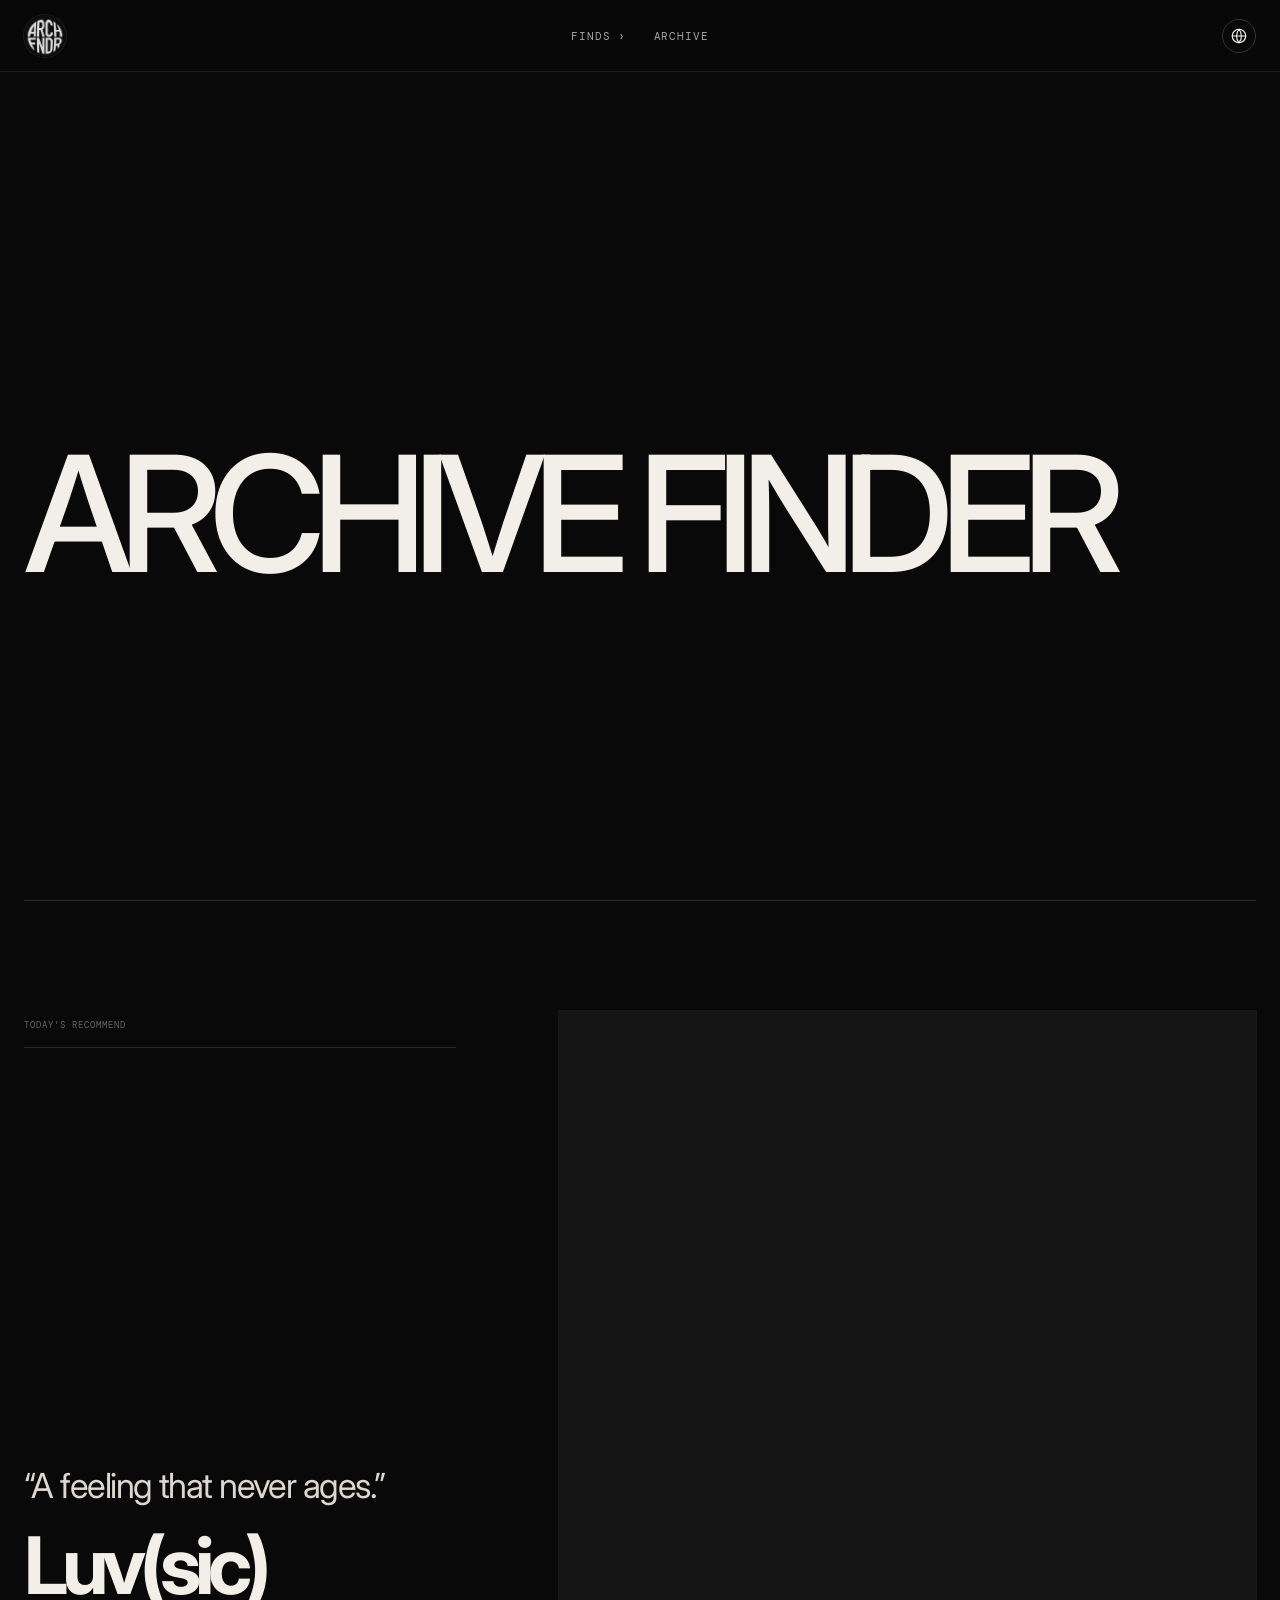
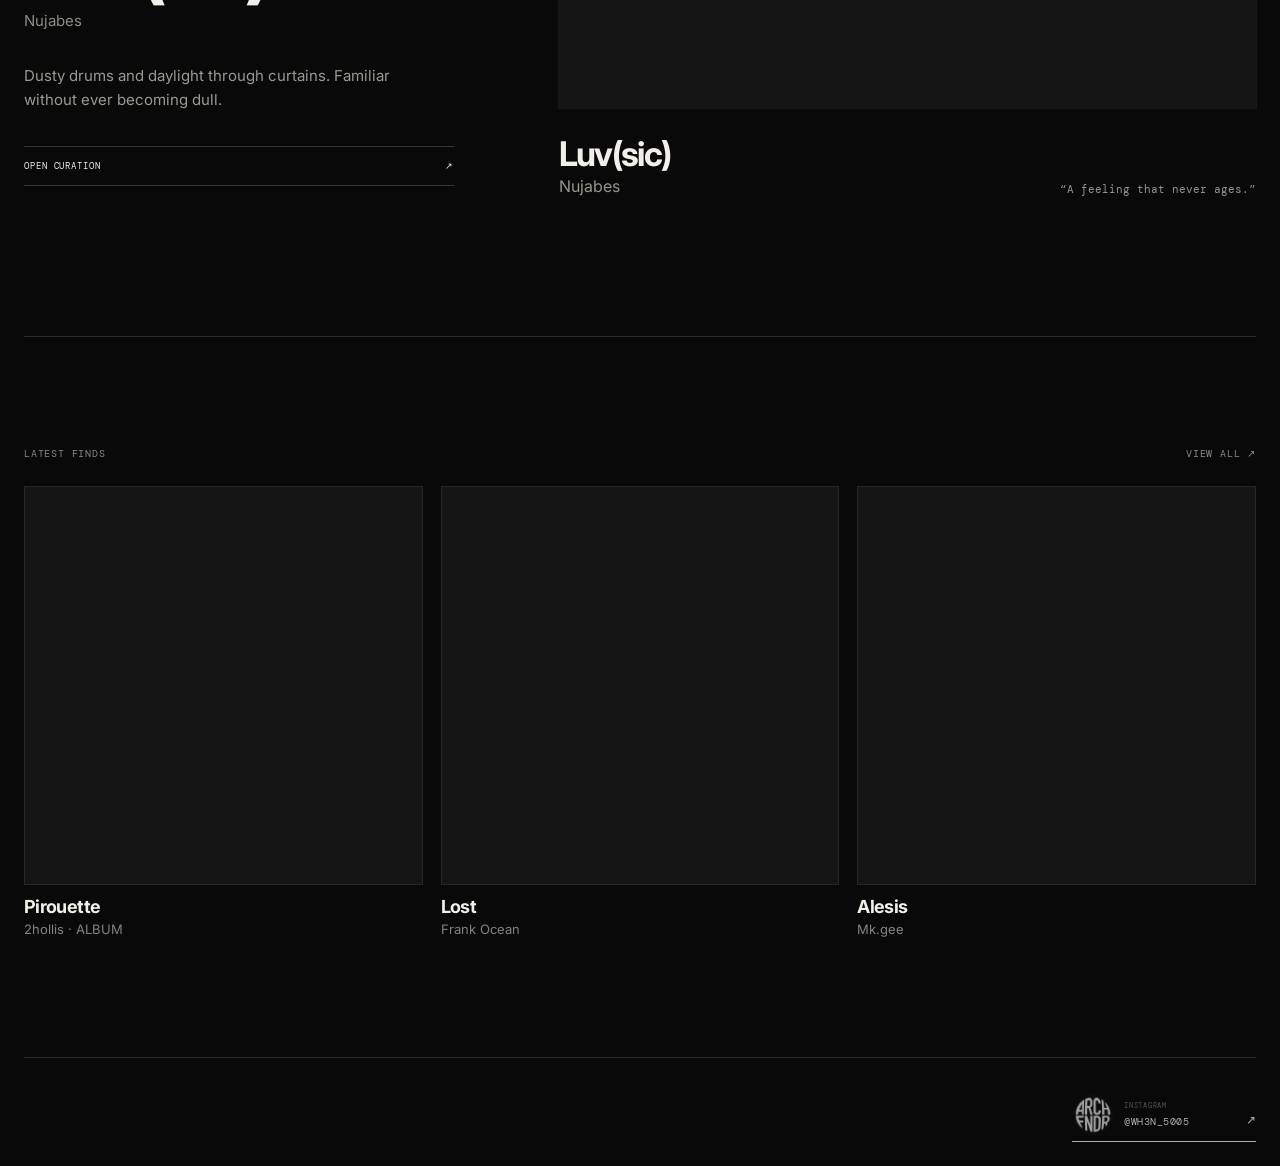
==== commit 2f7f8395: "Add bilingual 2hollis Pirouette album curation" ====
--- a/index.html
+++ b/index.html
@@ -11,9 +11,9 @@
   <link rel="preconnect" href="https://fonts.googleapis.com">
   <link rel="preconnect" href="https://fonts.gstatic.com" crossorigin>
   <link href="https://fonts.googleapis.com/css2?family=DM+Mono:wght@300;400;500&family=Inter:wght@400;500;600;700&display=swap" rel="stylesheet">
-  <link rel="stylesheet" href="/style.css?v=20260902-1">
-  <link rel="stylesheet" href="/home.css?v=20260904-1">
-  <link rel="stylesheet" href="/nav.css?v=20260907-1">
+  <link rel="stylesheet" href="/style.css?v=20260908-1">
+  <link rel="stylesheet" href="/home.css?v=20260908-1">
+  <link rel="stylesheet" href="/nav.css?v=20260908-1">
 </head>
 <body class="page-home" data-page="home">
   <header class="site-header">
@@ -80,12 +80,12 @@
   </footer>
 
   <aside class="track-drawer" id="trackDrawer" aria-hidden="true"><button class="drawer-backdrop" data-close-drawer aria-label="Close"></button><div class="drawer-panel"><button class="drawer-close" data-close-drawer aria-label="Close">×</button><div id="drawerContent"></div></div></aside>
-  <script src="/media.js?v=20260901-1"></script>
-  <script src="/baby-cover.js?v=20260907-1"></script>
-  <script src="/songs.js?v=20260907-1"></script>
-  <script src="/script.js?v=20260905-1"></script>
-  <script src="/nav.js?v=20260907-1"></script>
-  <script src="/home.js?v=20260904-1"></script>
+  <script src="/media.js?v=20260908-1"></script>
+  <script src="/baby-cover.js?v=20260908-1"></script>
+  <script src="/songs.js?v=20261125-1"></script>
+  <script src="/script.js?v=20261125-1"></script>
+  <script src="/nav.js?v=20260908-1"></script>
+  <script src="/home.js?v=20260908-1"></script>
   <!-- Cloudflare Web Analytics -->
 <script type="module" src="https://static.cloudflareinsights.com/beacon.min.js" data-cf-beacon='{"token":"7898f6d9c7704bf9975dfe0ee84500cc"}'></script>
 <!-- End Cloudflare Web Analytics -->
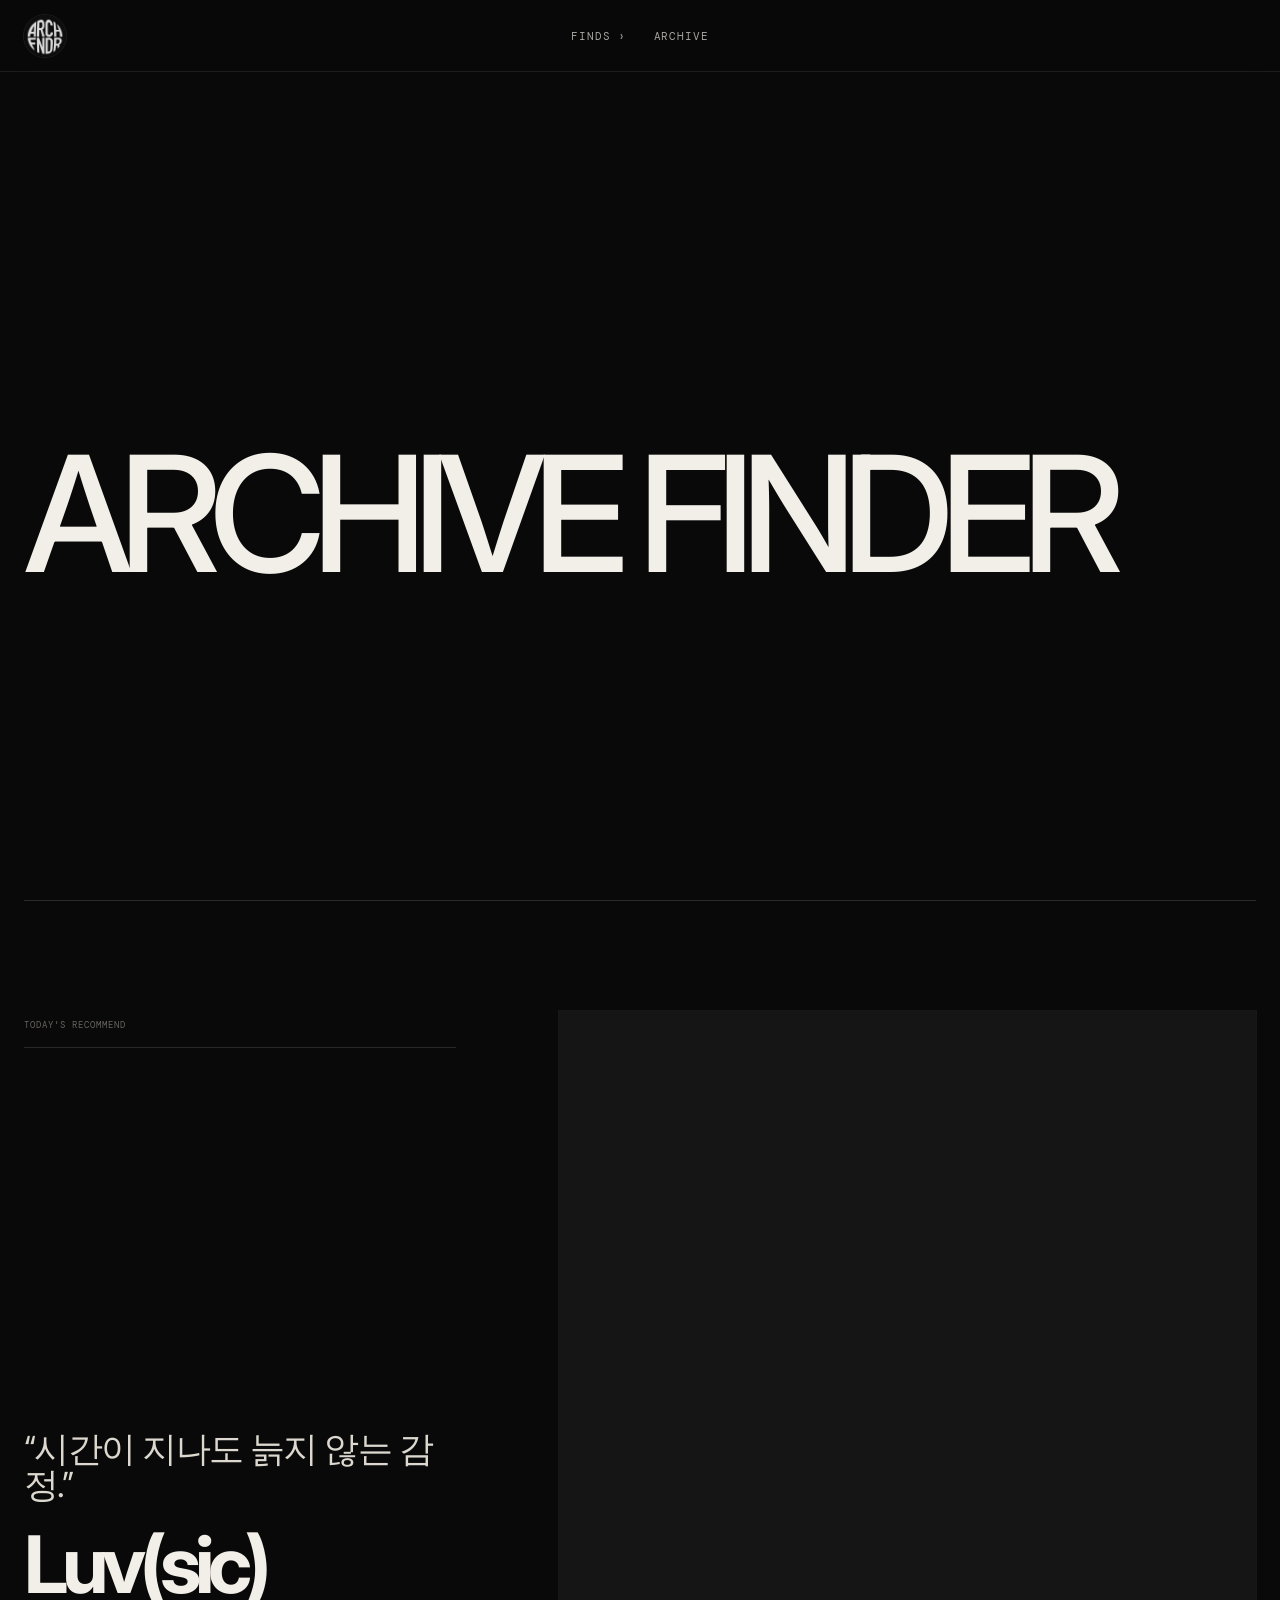
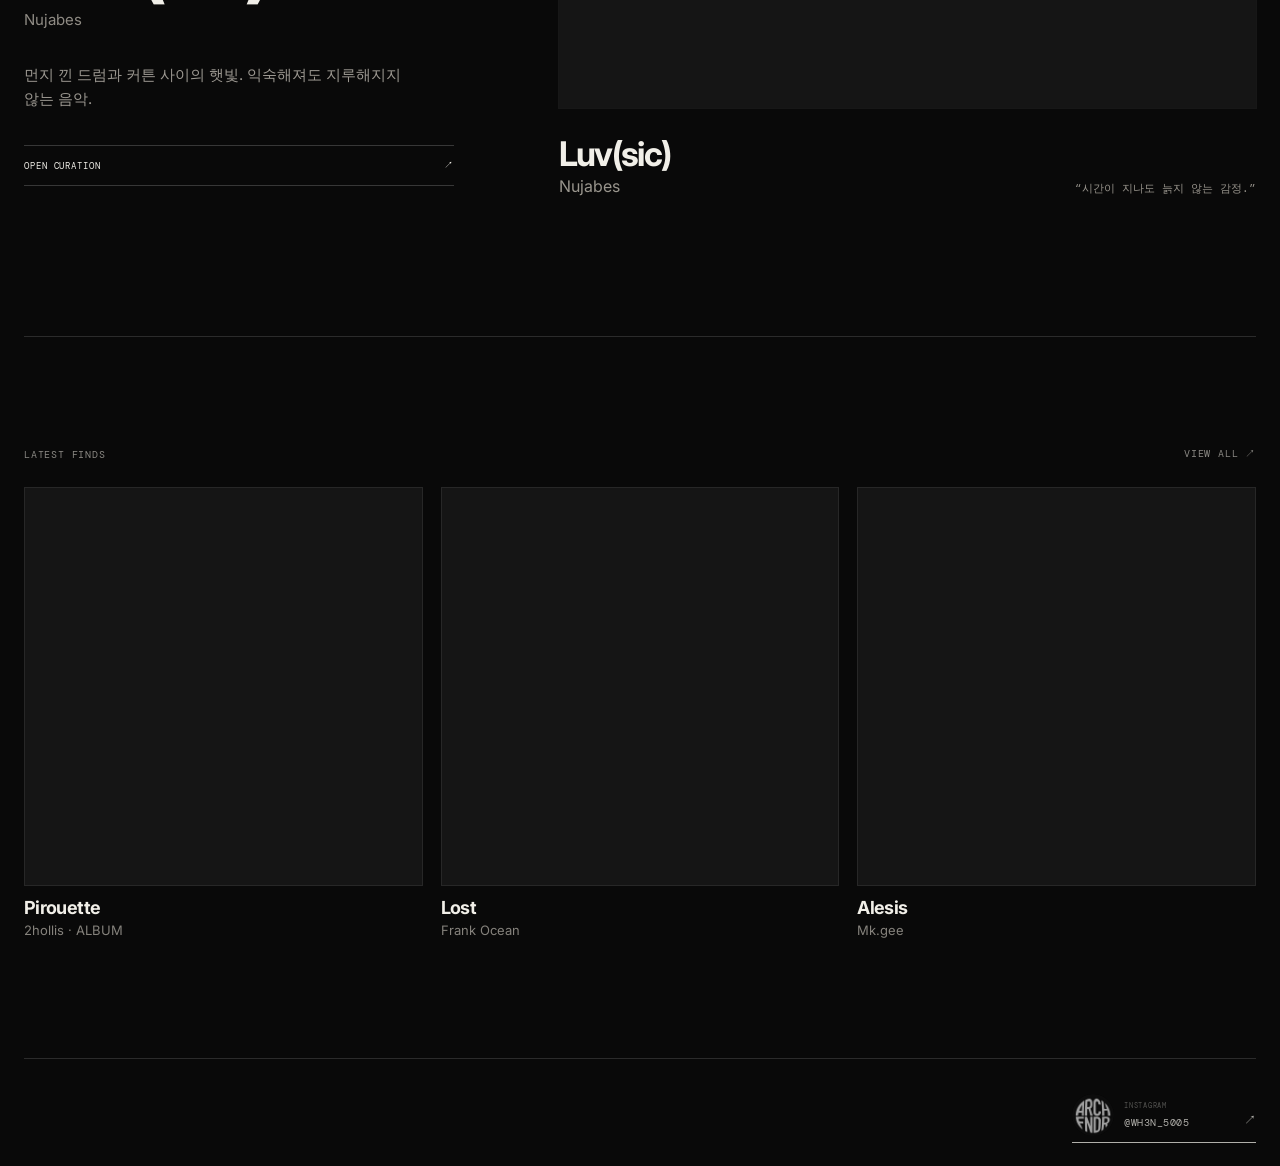
==== commit 66732a20: "Unify ArchFndr into one Korean editorial and English interface" ====
--- a/index.html
+++ b/index.html
@@ -1,5 +1,5 @@
 <!DOCTYPE html>
-<html lang="en">
+<html lang="ko">
 <head>
   <meta charset="UTF-8">
   <meta name="viewport" content="width=device-width, initial-scale=1.0">
@@ -11,7 +11,7 @@
   <link rel="preconnect" href="https://fonts.googleapis.com">
   <link rel="preconnect" href="https://fonts.gstatic.com" crossorigin>
   <link href="https://fonts.googleapis.com/css2?family=DM+Mono:wght@300;400;500&family=Inter:wght@400;500;600;700&display=swap" rel="stylesheet">
-  <link rel="stylesheet" href="/style.css?v=20260908-1">
+  <link rel="stylesheet" href="/style.css?v=20261125-2">
   <link rel="stylesheet" href="/home.css?v=20260908-1">
   <link rel="stylesheet" href="/nav.css?v=20260908-1">
 </head>
@@ -20,16 +20,15 @@
     <a class="brand" href="/" aria-label="ArchFndr home"><span class="brand-logo" aria-hidden="true"></span></a>
     <nav class="main-nav" aria-label="Primary navigation">
       <div class="nav-branch">
-        <button class="nav-branch-toggle" type="button" aria-expanded="false" aria-controls="findsSubmenu"><span data-en="FINDS" data-ko="발견">FINDS</span><span class="nav-branch-chevron" aria-hidden="true">›</span></button>
+        <button class="nav-branch-toggle" type="button" aria-expanded="false" aria-controls="findsSubmenu"><span>FINDS</span><span class="nav-branch-chevron" aria-hidden="true">›</span></button>
         <div class="nav-submenu" id="findsSubmenu">
-          <a href="/finds/song/" data-en="SONG" data-ko="노래">SONG</a>
-          <a href="/finds/artist/" data-en="ARTIST" data-ko="아티스트">ARTIST</a>
+          <a href="/finds/song/">SONG</a>
+          <a href="/finds/artist/">ARTIST</a>
         </div>
       </div>
-      <a href="/archive/" data-en="ARCHIVE" data-ko="아카이브">ARCHIVE</a>
+      <a href="/archive/">ARCHIVE</a>
     </nav>
     <div class="header-actions">
-      <button class="lang-toggle" type="button" aria-label="한국어로 보기" title="한국어로 보기"><svg aria-hidden="true" viewBox="0 0 24 24" width="18" height="18" fill="none" stroke="currentColor" stroke-width="1.55" stroke-linecap="round" stroke-linejoin="round"><circle cx="12" cy="12" r="9"></circle><path d="M3 12h18M12 3a14 14 0 0 1 0 18M12 3a14 14 0 0 0 0 18"></path></svg></button>
       <button class="menu-toggle" type="button" aria-label="Open menu">MENU</button>
     </div>
   </header>
@@ -37,21 +36,21 @@
   <main>
     <section class="home-hero shell home-identity" id="homeIdentity">
       <div class="identity-lockup">
-        <h1 class="identity-meaning" data-en="ARCHIVE FINDER" data-ko="ARCHIVE FINDER">ARCHIVE FINDER</h1>
+        <h1 class="identity-meaning">ARCHIVE FINDER</h1>
       </div>
     </section>
 
     <section class="featured-reveal-section shell reveal-on-scroll" aria-label="Today's recommendation">
       <div class="today-recommend">
         <div class="today-recommend-head">
-          <span data-en="TODAY'S RECOMMEND" data-ko="오늘의 추천">TODAY'S RECOMMEND</span>
+          <span>TODAY'S RECOMMEND</span>
         </div>
         <div class="today-recommend-copy">
           <p class="today-hook" id="todayHook"></p>
           <h2 id="todayTitle"></h2>
           <p class="today-artist" id="todayArtist"></p>
           <p class="today-intro" id="todayIntro"></p>
-          <button class="today-open" id="todayOpen" type="button"><span data-en="OPEN CURATION" data-ko="큐레이션 보기">OPEN CURATION</span><span>↗</span></button>
+          <button class="today-open" id="todayOpen" type="button"><span>OPEN CURATION</span><span>↗</span></button>
         </div>
       </div>
 
@@ -65,7 +64,7 @@
     </section>
 
     <section class="home-preview shell reveal-on-scroll">
-      <div class="section-kicker"><span data-en="LATEST FINDS" data-ko="최근 발견">LATEST FINDS</span><a href="/finds/song/" data-en="VIEW ALL ↗" data-ko="전체 보기 ↗">VIEW ALL ↗</a></div>
+      <div class="section-kicker"><span>LATEST FINDS</span><a href="/finds/song/">VIEW ALL ↗</a></div>
       <div class="visual-grid preview-grid" id="homeGrid"></div>
     </section>
   </main>
@@ -82,8 +81,8 @@
   <aside class="track-drawer" id="trackDrawer" aria-hidden="true"><button class="drawer-backdrop" data-close-drawer aria-label="Close"></button><div class="drawer-panel"><button class="drawer-close" data-close-drawer aria-label="Close">×</button><div id="drawerContent"></div></div></aside>
   <script src="/media.js?v=20260908-1"></script>
   <script src="/baby-cover.js?v=20260908-1"></script>
-  <script src="/songs.js?v=20261125-1"></script>
-  <script src="/script.js?v=20261125-1"></script>
+  <script src="/songs.js?v=20261125-2"></script>
+  <script src="/script.js?v=20261125-2"></script>
   <script src="/nav.js?v=20260908-1"></script>
   <script src="/home.js?v=20260908-1"></script>
   <!-- Cloudflare Web Analytics -->
--- a/style.css
+++ b/style.css
@@ -1,10 +1,10 @@
 @font-face{font-family:"ArchFndr Custom";src:url("/assets/fonts/archfndr-hero.woff2") format("woff2");font-style:normal;font-weight:400;font-display:swap}
 :root{--bg:#090909;--fg:#f1efe8;--muted:#8e8b84;--line:#2b2b2b;--acid:#dfff4f;--shell:calc(100% - 48px)}
-*{box-sizing:border-box}html{scroll-behavior:smooth}body{margin:0;background:var(--bg);color:var(--fg);font-family:Inter,Arial,sans-serif;-webkit-font-smoothing:antialiased}body.drawer-open{overflow:hidden}a{color:inherit;text-decoration:none}button{font:inherit}.shell{width:min(var(--shell),1600px);margin:0 auto}.site-header{height:72px;position:sticky;top:0;z-index:60;display:grid;grid-template-columns:1fr auto 1fr;align-items:center;padding:0 24px;border-bottom:1px solid rgba(255,255,255,.09);background:rgba(9,9,9,.88);backdrop-filter:blur(18px)}.brand{font-size:20px;font-weight:700;letter-spacing:-.055em}.brand span{color:var(--acid)}.main-nav{display:flex;gap:28px;font-family:"DM Mono",monospace;font-size:11px;letter-spacing:.08em}.main-nav a{opacity:.68}.main-nav a:hover,.main-nav a.active{opacity:1}.header-actions{justify-self:end;display:flex;align-items:center;gap:10px}.lang-toggle,.menu-toggle{height:34px;border:1px solid #343434;background:transparent;color:inherit;border-radius:999px;cursor:pointer}.lang-toggle{width:34px;display:grid;place-items:center;padding:0}.lang-toggle:hover,.menu-toggle:hover{border-color:#666}.menu-toggle{display:none;padding:0 12px;font-family:"DM Mono",monospace;font-size:10px}.micro,.section-kicker,.footer-meta,.eyebrow,.archive-number,.tag,.pagination{font-family:"DM Mono",monospace;letter-spacing:.08em;text-transform:uppercase}.home-hero{min-height:calc(100vh - 72px);padding:42px 0 34px;display:grid;grid-template-columns:minmax(0,1.12fr) minmax(360px,.62fr);gap:clamp(36px,7vw,120px);align-items:end}.hero-copy{align-self:stretch;display:flex;flex-direction:column;justify-content:flex-end;padding-bottom:8px}.hero-title{margin:0;display:flex;flex-direction:column;gap:.13em;font-family:"ArchFndr Custom",Inter,Arial,sans-serif;font-weight:400;font-size:clamp(62px,8.7vw,150px);letter-spacing:-.05em}.hero-title>span{display:block;line-height:1.02}.hero-bottom{margin-top:42px;display:flex;align-items:flex-end;justify-content:space-between;gap:30px;max-width:820px}.hero-bottom p{max-width:420px;margin:0;color:#a29f98;line-height:1.55;font-size:15px}.under-link{font-family:"DM Mono",monospace;font-size:10px;border-bottom:1px solid #555;padding-bottom:4px;white-space:nowrap}.featured-card{display:block;width:100%;padding:0;border:0;border-top:1px solid var(--line);background:transparent;color:inherit;text-align:left;cursor:pointer}.featured-cover{aspect-ratio:1;background:#151515 center/cover no-repeat}.featured-info{display:grid;grid-template-columns:1fr 1fr;gap:24px;padding:18px 0 0}.featured-info h2{font-size:34px;letter-spacing:-.05em;margin:7px 0 2px}.featured-info p{margin:0;color:#99958d}.micro{font-size:9px;color:#77746f}.featured-note{align-self:end!important;text-align:right;font-family:"DM Mono",monospace;font-size:11px}.home-preview{padding:130px 0 120px;border-top:1px solid var(--line)}.section-kicker{display:flex;justify-content:space-between;align-items:center;margin-bottom:26px;font-size:10px;color:#8b8984}.visual-grid{display:grid;grid-template-columns:repeat(3,minmax(0,1fr));gap:44px 18px}.visual-card{border:0;padding:0;background:transparent;color:inherit;text-align:left;cursor:pointer;min-width:0}.visual-art{aspect-ratio:1;overflow:hidden;background:#151515 center/cover no-repeat;position:relative}.visual-art::after{content:"";position:absolute;inset:0;border:1px solid rgba(255,255,255,.08);pointer-events:none}.visual-card:hover .visual-art{filter:brightness(.9)}.visual-meta{padding-top:12px;display:grid;grid-template-columns:1fr auto;gap:12px;align-items:start}.visual-meta h3{font-size:18px;line-height:1.12;margin:0 0 4px;letter-spacing:-.035em}.visual-meta p{margin:0;color:#85827c;font-size:13px}.visual-index{font-family:"DM Mono",monospace;font-size:9px;color:#696760;padding-top:3px}.tone-sand{background:linear-gradient(145deg,#85624b 0 30%,#d8bb8a 31% 56%,#442c28 57% 100%)}.tone-violet{background:radial-gradient(circle at 67% 36%,#e6b9ff 0 7%,transparent 7.5%),linear-gradient(140deg,#251426,#643f75 44%,#151515 45% 74%,#7e586f 75%)}.tone-blue{background:linear-gradient(155deg,#aecad8,#2a5267 44%,#111 45% 67%,#7ea1b2 68%)}.tone-green{background:radial-gradient(circle at 34% 30%,#d4eaa5 0 11%,transparent 12%),linear-gradient(145deg,#355b41,#111 50%,#9aaa77 51% 67%,#283a2e 68%)}.tone-orange{background:linear-gradient(140deg,#f27722 0 52%,#352017 53% 66%,#db9a69 67%)}.tone-grey{background:linear-gradient(135deg,#d5d5cf 0 48%,#73736d 49% 51%,#161616 52%)}
+*{box-sizing:border-box}html{scroll-behavior:smooth}body{margin:0;background:var(--bg);color:var(--fg);font-family:Inter,Arial,sans-serif;-webkit-font-smoothing:antialiased}body.drawer-open{overflow:hidden}a{color:inherit;text-decoration:none}button{font:inherit}.shell{width:min(var(--shell),1600px);margin:0 auto}.site-header{height:72px;position:sticky;top:0;z-index:60;display:grid;grid-template-columns:1fr auto 1fr;align-items:center;padding:0 24px;border-bottom:1px solid rgba(255,255,255,.09);background:rgba(9,9,9,.88);backdrop-filter:blur(18px)}.brand{font-size:20px;font-weight:700;letter-spacing:-.055em}.brand span{color:var(--acid)}.main-nav{display:flex;gap:28px;font-family:"DM Mono",monospace;font-size:11px;letter-spacing:.08em}.main-nav a{opacity:.68}.main-nav a:hover,.main-nav a.active{opacity:1}.header-actions{justify-self:end;display:flex;align-items:center;gap:10px}.menu-toggle{height:34px;border:1px solid #343434;background:transparent;color:inherit;border-radius:999px;cursor:pointer}.menu-toggle:hover{border-color:#666}.menu-toggle{display:none;padding:0 12px;font-family:"DM Mono",monospace;font-size:10px}.micro,.section-kicker,.footer-meta,.eyebrow,.archive-number,.tag,.pagination{font-family:"DM Mono",monospace;letter-spacing:.08em;text-transform:uppercase}.home-hero{min-height:calc(100vh - 72px);padding:42px 0 34px;display:grid;grid-template-columns:minmax(0,1.12fr) minmax(360px,.62fr);gap:clamp(36px,7vw,120px);align-items:end}.hero-copy{align-self:stretch;display:flex;flex-direction:column;justify-content:flex-end;padding-bottom:8px}.hero-title{margin:0;display:flex;flex-direction:column;gap:.13em;font-family:"ArchFndr Custom",Inter,Arial,sans-serif;font-weight:400;font-size:clamp(62px,8.7vw,150px);letter-spacing:-.05em}.hero-title>span{display:block;line-height:1.02}.hero-bottom{margin-top:42px;display:flex;align-items:flex-end;justify-content:space-between;gap:30px;max-width:820px}.hero-bottom p{max-width:420px;margin:0;color:#a29f98;line-height:1.55;font-size:15px}.under-link{font-family:"DM Mono",monospace;font-size:10px;border-bottom:1px solid #555;padding-bottom:4px;white-space:nowrap}.featured-card{display:block;width:100%;padding:0;border:0;border-top:1px solid var(--line);background:transparent;color:inherit;text-align:left;cursor:pointer}.featured-cover{aspect-ratio:1;background:#151515 center/cover no-repeat}.featured-info{display:grid;grid-template-columns:1fr 1fr;gap:24px;padding:18px 0 0}.featured-info h2{font-size:34px;letter-spacing:-.05em;margin:7px 0 2px}.featured-info p{margin:0;color:#99958d}.micro{font-size:9px;color:#77746f}.featured-note{align-self:end!important;text-align:right;font-family:"DM Mono",monospace;font-size:11px}.home-preview{padding:130px 0 120px;border-top:1px solid var(--line)}.section-kicker{display:flex;justify-content:space-between;align-items:center;margin-bottom:26px;font-size:10px;color:#8b8984}.visual-grid{display:grid;grid-template-columns:repeat(3,minmax(0,1fr));gap:44px 18px}.visual-card{border:0;padding:0;background:transparent;color:inherit;text-align:left;cursor:pointer;min-width:0}.visual-art{aspect-ratio:1;overflow:hidden;background:#151515 center/cover no-repeat;position:relative}.visual-art::after{content:"";position:absolute;inset:0;border:1px solid rgba(255,255,255,.08);pointer-events:none}.visual-card:hover .visual-art{filter:brightness(.9)}.visual-meta{padding-top:12px;display:grid;grid-template-columns:1fr auto;gap:12px;align-items:start}.visual-meta h3{font-size:18px;line-height:1.12;margin:0 0 4px;letter-spacing:-.035em}.visual-meta p{margin:0;color:#85827c;font-size:13px}.visual-index{font-family:"DM Mono",monospace;font-size:9px;color:#696760;padding-top:3px}.tone-sand{background:linear-gradient(145deg,#85624b 0 30%,#d8bb8a 31% 56%,#442c28 57% 100%)}.tone-violet{background:radial-gradient(circle at 67% 36%,#e6b9ff 0 7%,transparent 7.5%),linear-gradient(140deg,#251426,#643f75 44%,#151515 45% 74%,#7e586f 75%)}.tone-blue{background:linear-gradient(155deg,#aecad8,#2a5267 44%,#111 45% 67%,#7ea1b2 68%)}.tone-green{background:radial-gradient(circle at 34% 30%,#d4eaa5 0 11%,transparent 12%),linear-gradient(145deg,#355b41,#111 50%,#9aaa77 51% 67%,#283a2e 68%)}.tone-orange{background:linear-gradient(140deg,#f27722 0 52%,#352017 53% 66%,#db9a69 67%)}.tone-grey{background:linear-gradient(135deg,#d5d5cf 0 48%,#73736d 49% 51%,#161616 52%)}
 .page-shell{padding:56px 0 120px;min-height:calc(100vh - 72px)}.page-intro{display:grid;grid-template-columns:.55fr 1.45fr;gap:30px;align-items:end;padding-bottom:34px;border-bottom:1px solid var(--line);margin-bottom:34px}.page-intro .eyebrow{font-size:10px;color:#777}.page-intro h1{margin:0;font-size:clamp(58px,8vw,138px);line-height:.84;letter-spacing:-.075em;font-weight:600}.page-intro p{margin:14px 0 0;color:#8d8983;max-width:560px;line-height:1.5}.pagination{display:flex;justify-content:center;align-items:center;gap:7px;margin-top:58px;font-size:10px}.pagination button{border:1px solid #353535;color:#aaa;background:transparent;border-radius:99px;min-width:34px;height:34px;cursor:pointer}.pagination button.active,.pagination button:hover{background:var(--fg);color:var(--bg);border-color:var(--fg)}.pagination button:disabled{opacity:.25;cursor:default}
 .site-footer{padding:30px 0 24px;border-top:1px solid var(--line)}.footer-mark{font-size:clamp(64px,14vw,220px);font-weight:700;line-height:.78;letter-spacing:-.085em;overflow:hidden}.footer-meta{display:flex;justify-content:space-between;margin-top:24px;font-size:9px;color:#74726d}
 .track-drawer{position:fixed;inset:0;z-index:100;pointer-events:none;visibility:hidden}.track-drawer.open{pointer-events:auto;visibility:visible}.drawer-backdrop{position:absolute;inset:0;border:0;background:rgba(0,0,0,.58);opacity:0;transition:opacity .28s;cursor:default}.track-drawer.open .drawer-backdrop{opacity:1}.drawer-panel{position:absolute;right:0;top:0;height:100%;width:min(520px,92vw);background:#f0eee7;color:#111;transform:translateX(100%);transition:transform .34s cubic-bezier(.2,.7,.2,1);overflow:auto;padding:18px 22px 34px}.track-drawer.open .drawer-panel{transform:translateX(0)}.drawer-close{margin-left:auto;display:block;width:36px;height:36px;border:1px solid #bbb;border-radius:50%;background:transparent;font-size:22px;cursor:pointer}.drawer-cover{aspect-ratio:1;margin:44px 0 24px;background:#ccc center/cover no-repeat}.drawer-kicker{font-family:"DM Mono",monospace;font-size:9px;letter-spacing:.09em;color:#65635e}.drawer-title{font-size:48px;line-height:.92;letter-spacing:-.06em;margin:10px 0 4px}.drawer-artist{font-size:15px;margin:0;color:#5e5d58}.drawer-tags{display:flex;gap:6px;flex-wrap:wrap;margin:22px 0}.drawer-tags .tag{border:1px solid #999;border-radius:999px;padding:6px 9px;font-size:9px}.drawer-quote{font-size:25px;line-height:1.18;letter-spacing:-.035em;margin:32px 0 16px}.drawer-description{font-size:15px;line-height:1.6;color:#56534e}.drawer-links{display:grid;grid-template-columns:1fr;gap:7px;margin-top:34px}.drawer-links a{border-top:1px solid #aaa;padding:13px 0;display:flex;justify-content:space-between;font-family:"DM Mono",monospace;font-size:10px}.drawer-links a:last-child{border-bottom:1px solid #aaa}
-.page-archive{--bg:#b3b3b3;--fg:#101010;--muted:#4a4a4a;--line:#7c7c7c;background:#b3b3b3;color:#101010}.page-archive .site-header{background:rgba(179,179,179,.9);border-color:rgba(0,0,0,.17)}.page-archive .brand span{color:#101010}.page-archive .lang-toggle,.page-archive .menu-toggle{border-color:#777}.archive-page{padding:42px 0 100px}.archive-head{display:flex;justify-content:space-between;align-items:end;padding-bottom:22px;border-bottom:1px solid #777}.archive-head h1{margin:0;font-size:clamp(54px,7vw,112px);letter-spacing:-.075em;line-height:.85}.archive-head p{margin:0;font-family:"DM Mono",monospace;font-size:9px;letter-spacing:.08em}.archive-list{border-bottom:1px solid #777}.archive-row{width:100%;display:grid;grid-template-columns:130px minmax(280px,1.4fr) 1fr 44px;gap:18px;align-items:center;padding:15px 2px;border:0;border-top:1px solid #777;background:transparent;color:inherit;text-align:left;cursor:pointer}.archive-row:first-child{border-top:0}.archive-row:hover{background:rgba(255,255,255,.16)}.archive-number{font-size:10px;letter-spacing:.12em}.archive-title{font-size:22px;font-weight:700;letter-spacing:-.045em}.archive-title small{display:block;margin-top:2px;font-size:11px;font-weight:400;color:#444;letter-spacing:0}.archive-tags{display:flex;gap:6px;flex-wrap:wrap}.archive-tags .tag{font-size:9px;padding:5px 9px;border:1px solid #666;border-radius:999px}.archive-arrow{font-size:21px;text-align:right}.page-archive .pagination button{border-color:#747474;color:#222}.page-archive .pagination button.active,.page-archive .pagination button:hover{background:#111;color:#eee;border-color:#111}.page-archive .site-footer{border-color:#777}.page-archive .footer-meta{color:#4e4e4e}
+.page-archive{--bg:#b3b3b3;--fg:#101010;--muted:#4a4a4a;--line:#7c7c7c;background:#b3b3b3;color:#101010}.page-archive .site-header{background:rgba(179,179,179,.9);border-color:rgba(0,0,0,.17)}.page-archive .brand span{color:#101010}.page-archive .menu-toggle{border-color:#777}.archive-page{padding:42px 0 100px}.archive-head{display:flex;justify-content:space-between;align-items:end;padding-bottom:22px;border-bottom:1px solid #777}.archive-head h1{margin:0;font-size:clamp(54px,7vw,112px);letter-spacing:-.075em;line-height:.85}.archive-head p{margin:0;font-family:"DM Mono",monospace;font-size:9px;letter-spacing:.08em}.archive-list{border-bottom:1px solid #777}.archive-row{width:100%;display:grid;grid-template-columns:130px minmax(280px,1.4fr) 1fr 44px;gap:18px;align-items:center;padding:15px 2px;border:0;border-top:1px solid #777;background:transparent;color:inherit;text-align:left;cursor:pointer}.archive-row:first-child{border-top:0}.archive-row:hover{background:rgba(255,255,255,.16)}.archive-number{font-size:10px;letter-spacing:.12em}.archive-title{font-size:22px;font-weight:700;letter-spacing:-.045em}.archive-title small{display:block;margin-top:2px;font-size:11px;font-weight:400;color:#444;letter-spacing:0}.archive-tags{display:flex;gap:6px;flex-wrap:wrap}.archive-tags .tag{font-size:9px;padding:5px 9px;border:1px solid #666;border-radius:999px}.archive-arrow{font-size:21px;text-align:right}.page-archive .pagination button{border-color:#747474;color:#222}.page-archive .pagination button.active,.page-archive .pagination button:hover{background:#111;color:#eee;border-color:#111}.page-archive .site-footer{border-color:#777}.page-archive .footer-meta{color:#4e4e4e}
 .about-layout{display:grid;grid-template-columns:1fr 1fr;gap:9vw;padding:80px 0 150px}.about-layout h1{font-size:clamp(64px,8vw,132px);line-height:.86;letter-spacing:-.075em;margin:0}.about-text{padding-top:12px}.about-text p{font-size:clamp(22px,2.5vw,36px);line-height:1.3;letter-spacing:-.04em;color:#aaa69f;margin:0 0 30px}.about-note{font-family:"DM Mono",monospace!important;font-size:10px!important;letter-spacing:.08em!important;line-height:1.6!important;color:#686660!important}
 @media(max-width:1000px){.home-hero{grid-template-columns:1fr;min-height:auto}.featured-card{max-width:680px;margin:40px 0 0 auto}.visual-grid{grid-template-columns:repeat(2,1fr)}.page-intro{grid-template-columns:1fr}.about-layout{grid-template-columns:1fr;gap:50px}.archive-row{grid-template-columns:90px minmax(200px,1fr) .9fr 28px}}
 @media(max-width:700px){:root{--shell:calc(100% - 30px)}.site-header{height:62px;grid-template-columns:1fr auto;padding:0 15px}.main-nav{display:none;position:absolute;left:0;right:0;top:62px;padding:20px 15px 24px;background:var(--bg);border-bottom:1px solid var(--line);flex-direction:column}.main-nav.open{display:flex}.menu-toggle{display:block}.home-hero{padding-top:30px;min-height:calc(100svh - 62px)}.hero-title{font-size:16vw;gap:.18em}.hero-title>span{line-height:1.02}.hero-bottom{align-items:flex-start;flex-direction:column;margin-top:34px}.featured-info{grid-template-columns:1fr}.featured-note{text-align:left}.home-preview{padding:90px 0 90px}.visual-grid{grid-template-columns:1fr;gap:38px}.page-shell{padding-top:38px}.page-intro h1{font-size:18vw}.archive-page{padding-top:32px}.archive-head{align-items:flex-start;flex-direction:column;gap:18px}.archive-row{grid-template-columns:54px 1fr 26px;padding:16px 0}.archive-tags{display:none}.archive-title{font-size:18px}.about-layout{padding-top:60px}.footer-mark{font-size:20vw}.drawer-panel{padding-left:16px;padding-right:16px}}
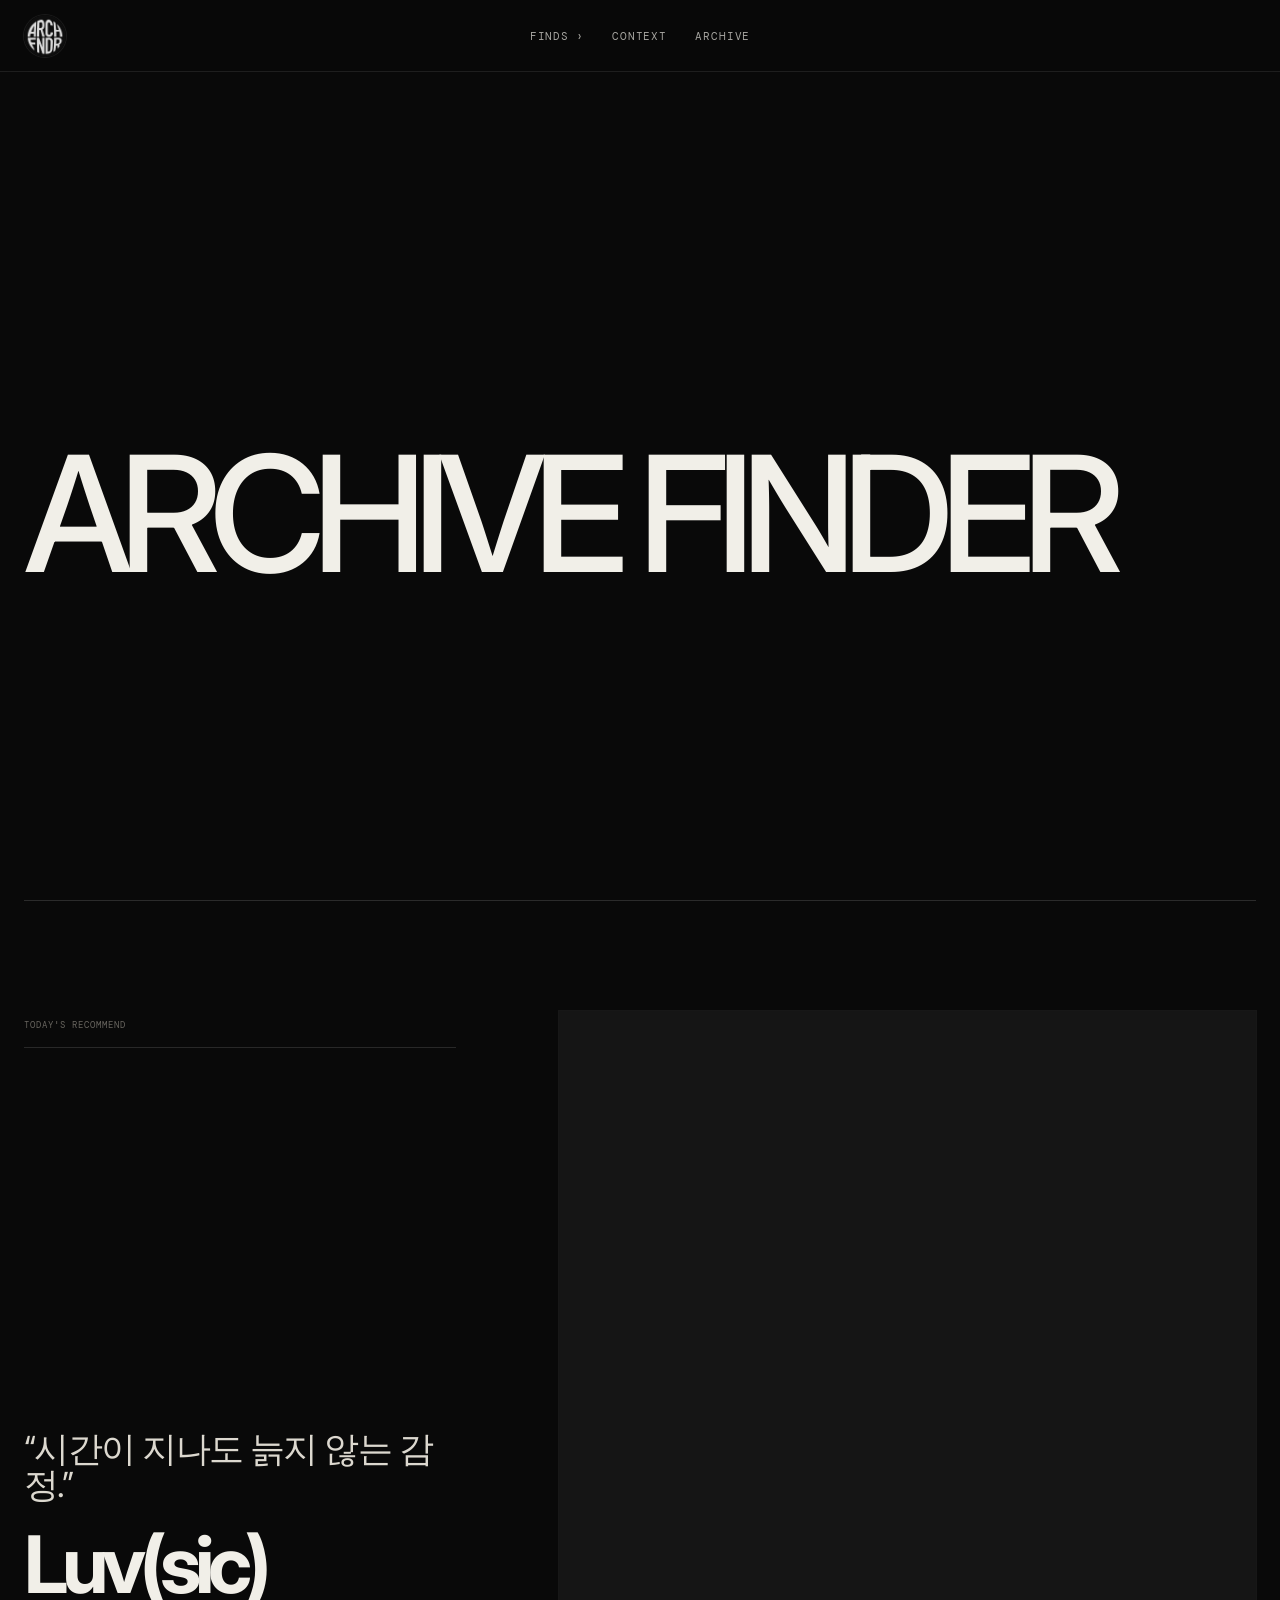
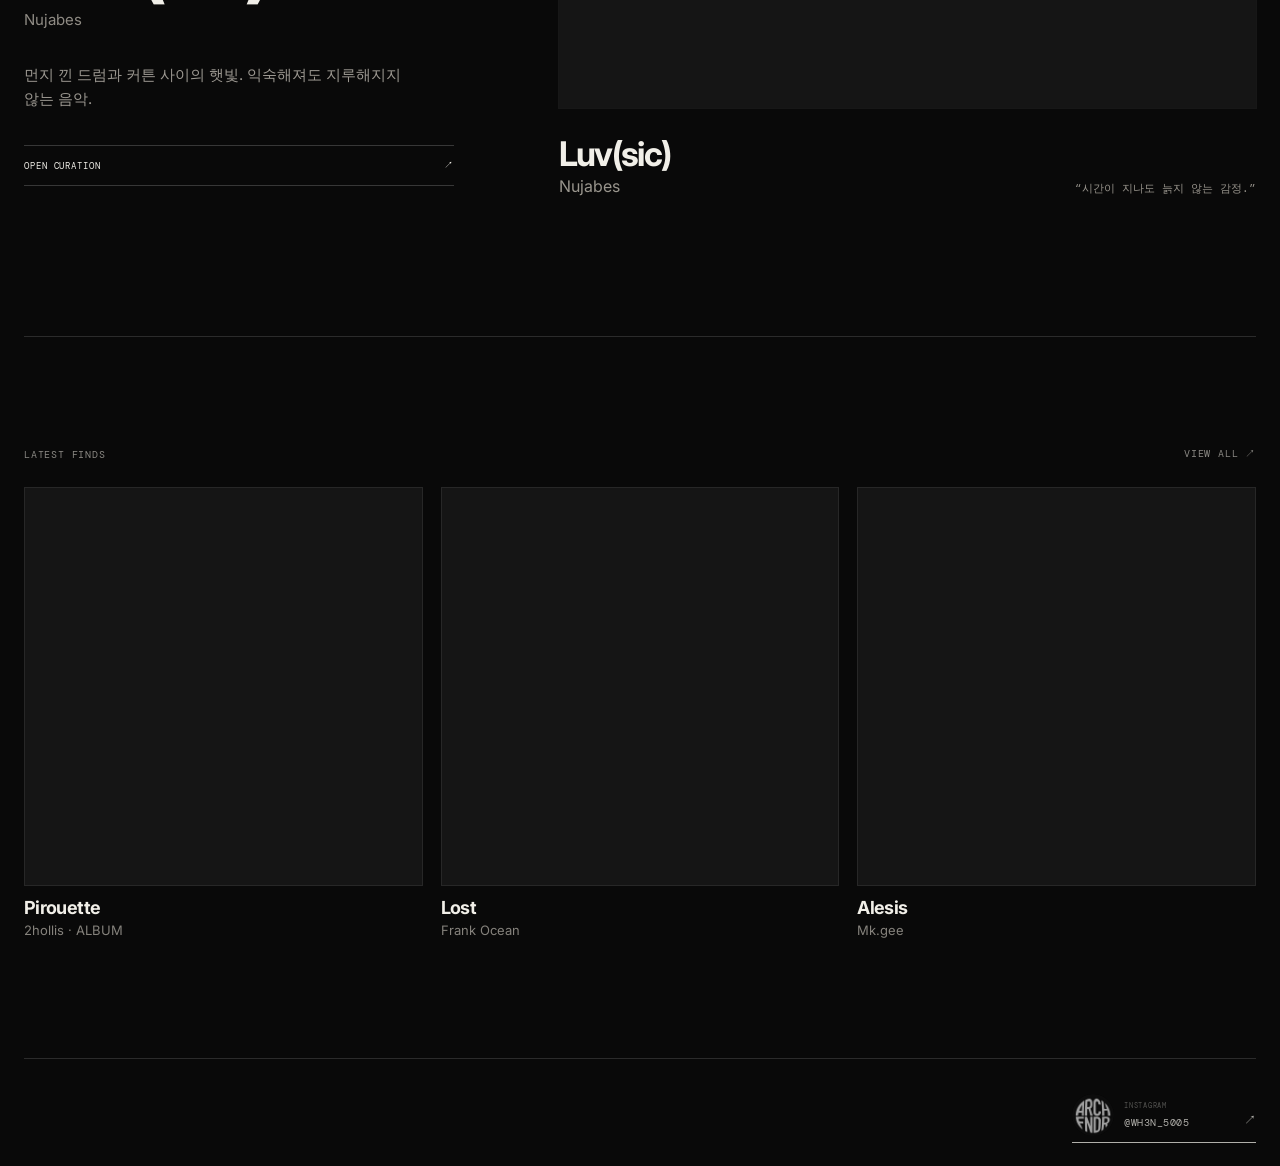
==== commit a0010a6a: "Launch CONTEXT with feature, review and references; separate album discovery" ====
--- a/index.html
+++ b/index.html
@@ -13,7 +13,7 @@
   <link href="https://fonts.googleapis.com/css2?family=DM+Mono:wght@300;400;500&family=Inter:wght@400;500;600;700&display=swap" rel="stylesheet">
   <link rel="stylesheet" href="/style.css?v=20261125-2">
   <link rel="stylesheet" href="/home.css?v=20260908-1">
-  <link rel="stylesheet" href="/nav.css?v=20260908-1">
+  <link rel="stylesheet" href="/nav.css?v=20261125-3">
 </head>
 <body class="page-home" data-page="home">
   <header class="site-header">
@@ -23,9 +23,11 @@
         <button class="nav-branch-toggle" type="button" aria-expanded="false" aria-controls="findsSubmenu"><span>FINDS</span><span class="nav-branch-chevron" aria-hidden="true">›</span></button>
         <div class="nav-submenu" id="findsSubmenu">
           <a href="/finds/song/">SONG</a>
+          <a href="/finds/album/">ALBUM</a>
           <a href="/finds/artist/">ARTIST</a>
         </div>
       </div>
+      <a href="/context/">CONTEXT</a>
       <a href="/archive/">ARCHIVE</a>
     </nav>
     <div class="header-actions">
@@ -81,8 +83,8 @@
   <aside class="track-drawer" id="trackDrawer" aria-hidden="true"><button class="drawer-backdrop" data-close-drawer aria-label="Close"></button><div class="drawer-panel"><button class="drawer-close" data-close-drawer aria-label="Close">×</button><div id="drawerContent"></div></div></aside>
   <script src="/media.js?v=20260908-1"></script>
   <script src="/baby-cover.js?v=20260908-1"></script>
-  <script src="/songs.js?v=20261125-2"></script>
-  <script src="/script.js?v=20261125-2"></script>
+  <script src="/songs.js?v=20261125-3"></script>
+  <script src="/script.js?v=20261125-3"></script>
   <script src="/nav.js?v=20260908-1"></script>
   <script src="/home.js?v=20260908-1"></script>
   <!-- Cloudflare Web Analytics -->
--- a/nav.css
+++ b/nav.css
@@ -47,7 +47,7 @@
   .nav-branch-toggle{width:100%;justify-content:space-between;font-size:11px}
   .nav-submenu{position:relative;top:auto;left:auto;min-width:0;margin-top:0;padding:0 0 0 22px;border:0;background:transparent!important;backdrop-filter:none;max-height:0;overflow:hidden;opacity:0;visibility:visible;transform:none;transition:max-height .36s cubic-bezier(.22,1,.36,1),opacity .24s ease,padding .36s cubic-bezier(.22,1,.36,1)}
   .nav-submenu::before{left:8px;top:5px;bottom:5px}
-  .nav-branch.open .nav-submenu{max-height:110px;padding-top:9px;padding-bottom:2px;opacity:1}
+  .nav-branch.open .nav-submenu{max-height:155px;padding-top:9px;padding-bottom:2px;opacity:1}
   .nav-submenu a{padding:7px 0}
   .artist-toggle{grid-template-columns:minmax(0,1fr) auto 20px;gap:10px;padding:18px 0}
   .artist-count{font-size:8px}
